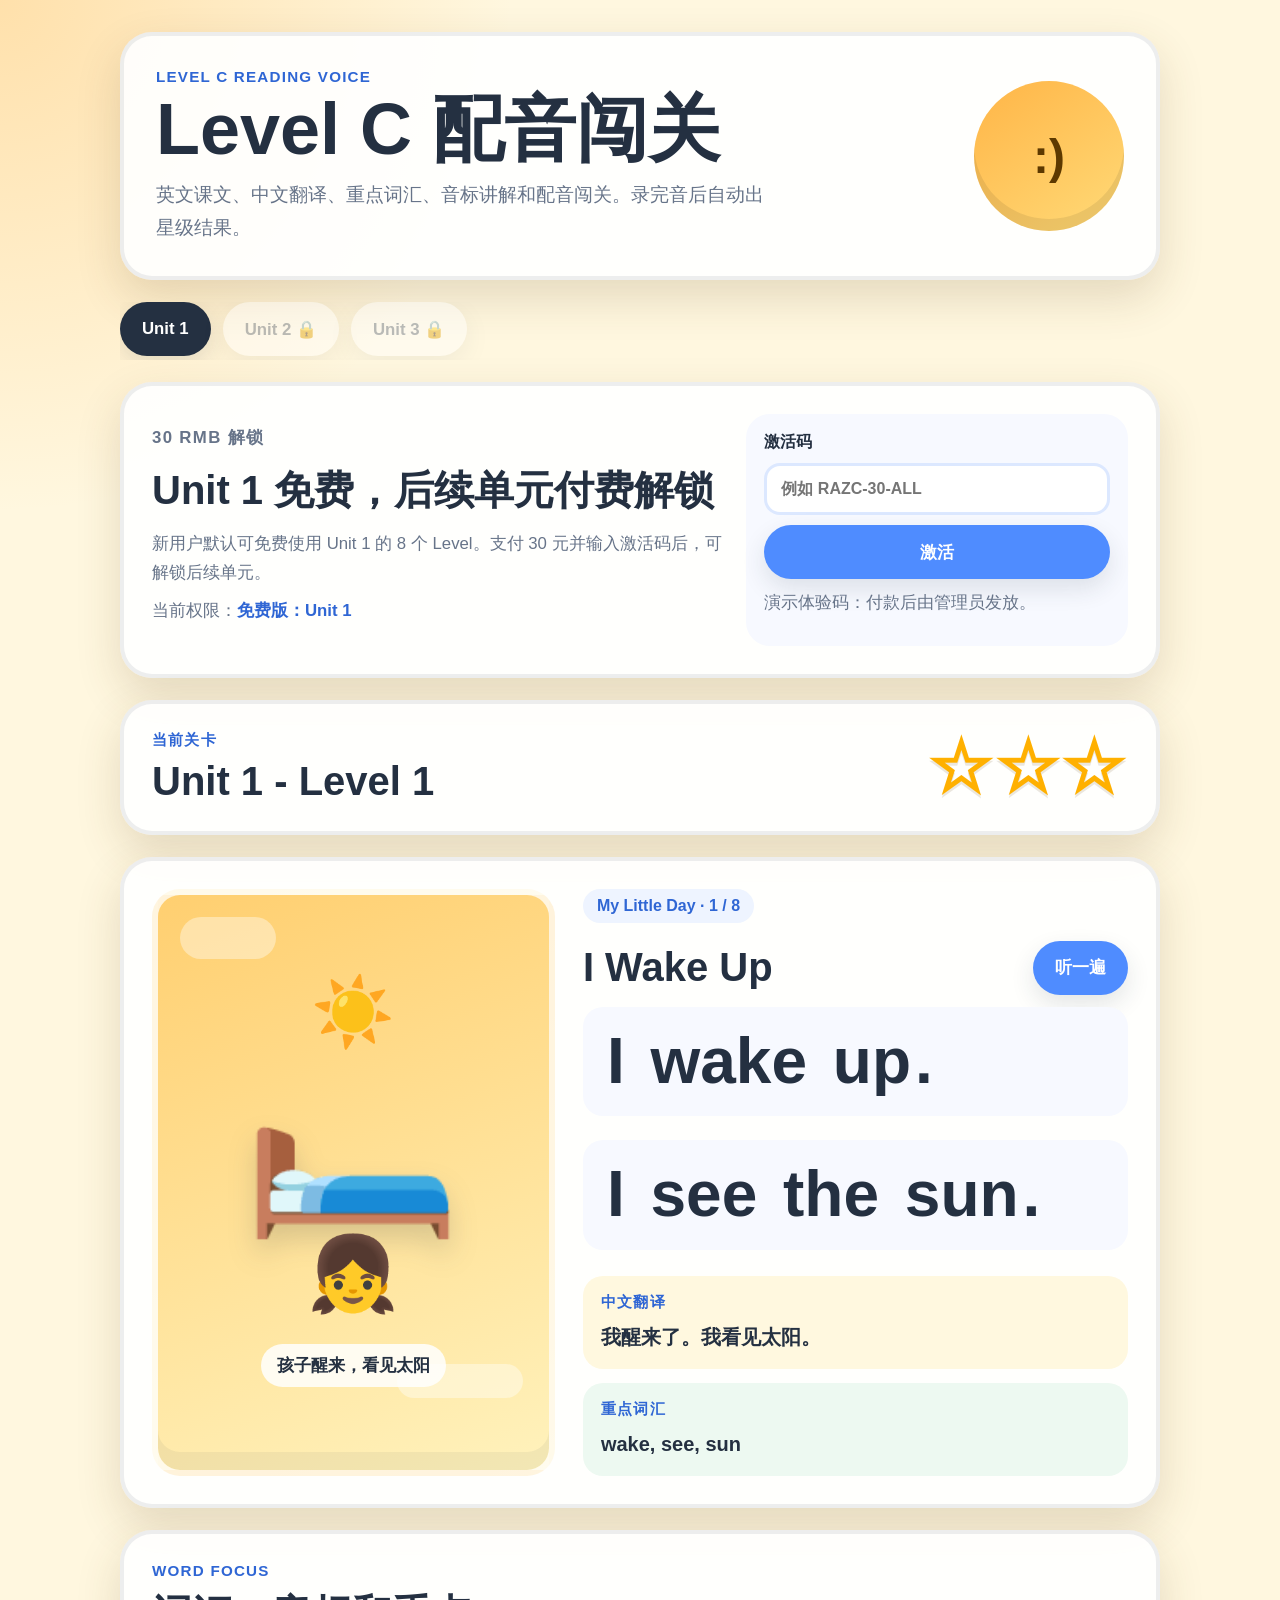
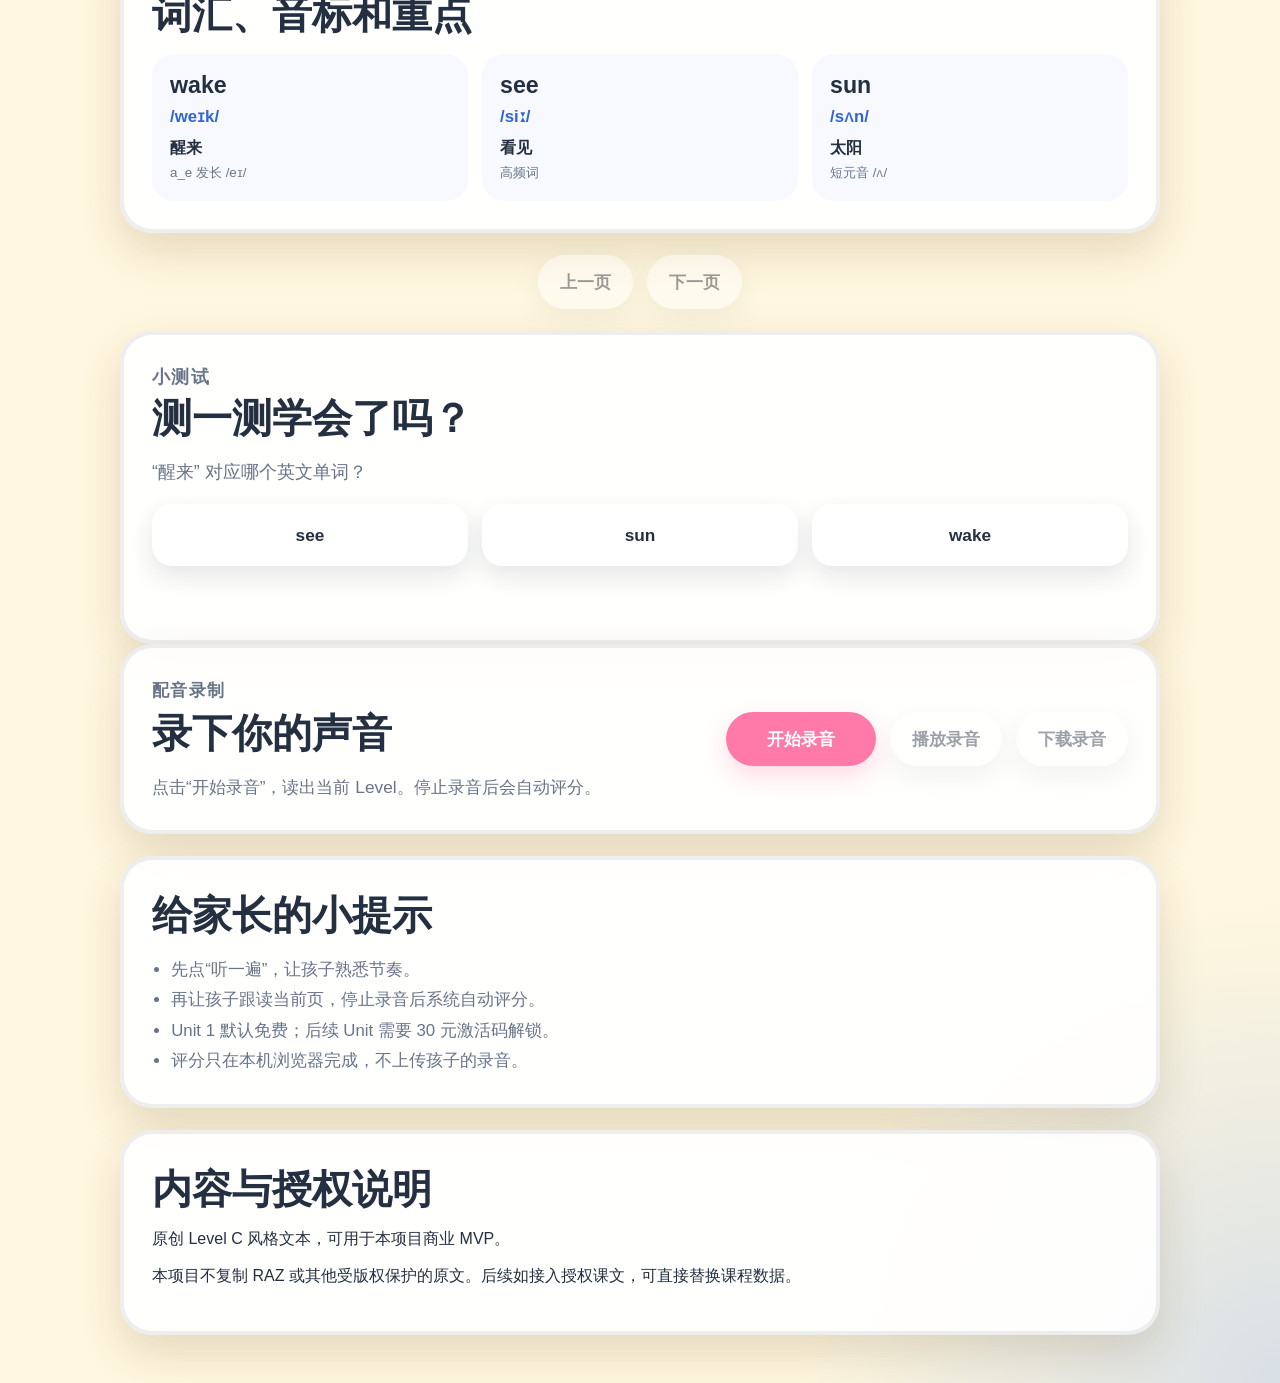
==== index.html @ f586a58b "Add matching lesson illustrations Co-authored-by: Cursor <cursoragent@cursor.com>" ====
<!doctype html>
<html lang="zh-CN">
  <head>
    <meta charset="UTF-8" />
    <meta name="viewport" content="width=device-width, initial-scale=1.0" />
    <title>Level C 配音闯关</title>
    <link rel="stylesheet" href="styles.css" />
  </head>
  <body>
    <main class="app-shell">
      <section class="hero" aria-labelledby="page-title">
        <div>
          <p class="eyebrow">Level C Reading Voice</p>
          <h1 id="page-title">Level C 配音闯关</h1>
          <p class="hero-text">
            英文课文、中文翻译、重点词汇、音标讲解和配音闯关。录完音后自动出星级结果。
          </p>
        </div>
        <div class="mascot" aria-hidden="true">
          <span class="mascot-face">:)</span>
        </div>
      </section>

      <section class="story-picker" id="unitPicker" aria-label="选择单元">
        <button class="story-tab is-active" type="button" data-story="0">Unit 1</button>
        <button class="story-tab" type="button" data-story="1">Unit 2</button>
        <button class="story-tab" type="button" data-story="2">Unit 3</button>
      </section>

      <section class="pay-card" aria-labelledby="pay-title">
        <div>
          <p class="eyebrow">30 RMB 解锁</p>
          <h2 id="pay-title">Unit 1 免费，后续单元付费解锁</h2>
          <p>
            新用户默认可免费使用 Unit 1 的 8 个 Level。支付 30 元并输入激活码后，可解锁后续单元。
          </p>
          <p class="access-line">当前权限：<strong id="accessBadge">免费版：Unit 1</strong></p>
        </div>
        <div class="activation-box">
          <label for="activationCode">激活码</label>
          <input id="activationCode" type="text" inputmode="latin" placeholder="例如 RAZC-30-ALL" />
          <button class="control-button primary" id="activateButton" type="button">激活</button>
          <p class="activation-message" id="activationMessage">演示体验码：付款后由管理员发放。</p>
        </div>
      </section>

      <section class="level-panel" aria-label="闯关进度">
        <div>
          <p class="eyebrow">当前关卡</p>
          <h2 id="levelTitle">Unit 1 - Level 1</h2>
        </div>
        <div class="stars" id="bestStars" aria-label="本关最高星级">☆☆☆</div>
      </section>

      <section class="reader-card" aria-live="polite">
        <div class="page-art" id="pageArt" role="img" aria-label="当前课文插图"></div>
        <div class="page-content">
          <p class="page-count" id="pageCount">Page 1 / 8</p>
          <div class="reader-title-row">
            <h2 id="storyTitle">The Little Cat</h2>
            <button class="control-button primary listen-button" id="speakPage" type="button">听一遍</button>
          </div>
          <p class="sentence" id="sentenceOne">I see a little cat.</p>
          <p class="sentence" id="sentenceTwo">The cat is on the mat.</p>
          <div class="translation-card">
            <p class="eyebrow">中文翻译</p>
            <p id="translationText">我看见一只小猫。小猫在垫子上。</p>
          </div>
          <div class="focus-card">
            <p class="eyebrow">重点词汇</p>
            <p id="focusText">cat, mat, see</p>
          </div>
        </div>
      </section>

      <section class="vocab-section" aria-labelledby="vocab-title">
        <div>
          <p class="eyebrow">Word Focus</p>
          <h2 id="vocab-title">词汇、音标和重点</h2>
        </div>
        <div class="vocab-grid" id="vocabularyList"></div>
      </section>

      <section class="controls" aria-label="阅读控制">
        <button class="control-button" id="prevPage" type="button">上一页</button>
        <button class="control-button" id="nextPage" type="button">下一页</button>
      </section>

      <section class="quiz-section" aria-labelledby="quiz-title">
        <div>
          <p class="eyebrow">小测试</p>
          <h2 id="quiz-title">测一测学会了吗？</h2>
          <p id="quizQuestion">请选择正确答案。</p>
        </div>
        <div class="quiz-options" id="quizOptions"></div>
        <p class="quiz-result" id="quizResult" aria-live="polite"></p>
      </section>

      <section class="voice-panel" aria-labelledby="voice-title">
        <div>
          <p class="eyebrow">配音录制</p>
          <h2 id="voice-title">录下你的声音</h2>
          <p id="recordHint">点击“开始录音”，读出当前 Level。停止录音后会自动评分。</p>
        </div>
        <div class="record-actions">
          <button class="record-button" id="recordButton" type="button">开始录音</button>
          <button class="control-button" id="playRecording" type="button" disabled>播放录音</button>
          <a class="download-link is-disabled" id="downloadRecording" href="#" download="level-c-voice.webm">下载录音</a>
        </div>
        <div class="score-card" id="scoreCard" hidden>
          <p class="score-stars" id="scoreStars">☆☆☆</p>
          <p id="scoreText">录音后自动评分。</p>
          <small id="scoreDetails"></small>
        </div>
        <p class="paywall-notice" id="paywallNotice" hidden>Unit 1 免费开放，后续单元需输入激活码解锁。</p>
        <audio id="audioPlayback" controls hidden></audio>
      </section>

      <section class="guide-card">
        <h2>给家长的小提示</h2>
        <ul>
          <li>先点“听一遍”，让孩子熟悉节奏。</li>
          <li>再让孩子跟读当前页，停止录音后系统自动评分。</li>
          <li>Unit 1 默认免费；后续 Unit 需要 30 元激活码解锁。</li>
          <li>评分只在本机浏览器完成，不上传孩子的录音。</li>
        </ul>
      </section>

      <section class="guide-card">
        <h2>内容与授权说明</h2>
        <p id="sourceText">网页中的课文为原创 Level C 风格文本，可用于本项目商业 MVP。</p>
        <p>
          本项目不复制 RAZ 或其他受版权保护的原文。后续如接入授权课文，可直接替换课程数据。
        </p>
      </section>
    </main>

    <script src="app.js"></script>
  </body>
</html>
---- styles.css ----
:root {
  color-scheme: light;
  --bg: #fff7df;
  --card: #ffffff;
  --ink: #243041;
  --muted: #677489;
  --blue: #4f8cff;
  --blue-dark: #2f66d4;
  --orange: #ffb547;
  --green: #58c27d;
  --pink: #ff7aa8;
  --shadow: 0 18px 45px rgba(87, 60, 18, 0.16);
}

* {
  box-sizing: border-box;
}

body {
  margin: 0;
  min-height: 100vh;
  background:
    radial-gradient(circle at top left, rgba(255, 181, 71, 0.34), transparent 32rem),
    radial-gradient(circle at bottom right, rgba(79, 140, 255, 0.22), transparent 30rem),
    var(--bg);
  color: var(--ink);
  font-family: "Segoe UI", "Microsoft YaHei", Arial, sans-serif;
}

button,
a {
  -webkit-tap-highlight-color: transparent;
}

.app-shell {
  width: min(1040px, calc(100% - 32px));
  margin: 0 auto;
  padding: 32px 0 48px;
}

.hero,
.reader-card,
.voice-panel,
.level-panel,
.pay-card,
.vocab-section,
.quiz-section,
.guide-card {
  border: 4px solid rgba(36, 48, 65, 0.08);
  border-radius: 32px;
  background: rgba(255, 255, 255, 0.92);
  box-shadow: var(--shadow);
}

.hero {
  display: flex;
  align-items: center;
  justify-content: space-between;
  gap: 24px;
  padding: 32px;
}

.eyebrow {
  margin: 0 0 8px;
  color: var(--blue-dark);
  font-size: 0.95rem;
  font-weight: 800;
  letter-spacing: 0.08em;
  text-transform: uppercase;
}

h1,
h2,
p {
  margin-top: 0;
}

h1 {
  margin-bottom: 14px;
  font-size: clamp(2.2rem, 6vw, 4.5rem);
  line-height: 1;
}

h2 {
  margin-bottom: 12px;
  font-size: clamp(1.6rem, 4vw, 2.5rem);
}

.hero-text {
  max-width: 620px;
  margin-bottom: 0;
  color: var(--muted);
  font-size: 1.2rem;
  line-height: 1.7;
}

.mascot {
  display: grid;
  flex: 0 0 150px;
  width: 150px;
  height: 150px;
  place-items: center;
  border-radius: 50%;
  background: linear-gradient(145deg, var(--orange), #ffda77);
  box-shadow: inset 0 -12px 0 rgba(0, 0, 0, 0.08);
}

.mascot-face {
  color: #5d3900;
  font-size: 3rem;
  font-weight: 900;
}

.story-picker {
  display: flex;
  gap: 12px;
  margin: 22px 0;
  overflow-x: auto;
  padding-bottom: 4px;
}

.story-tab,
.control-button,
.record-button,
.download-link {
  min-height: 54px;
  border: 0;
  border-radius: 999px;
  cursor: pointer;
  font-size: 1.05rem;
  font-weight: 800;
  text-decoration: none;
  transition: transform 0.15s ease, box-shadow 0.15s ease, opacity 0.15s ease;
}

.story-tab {
  padding: 0 22px;
  background: #ffffff;
  color: var(--ink);
  box-shadow: 0 8px 22px rgba(36, 48, 65, 0.12);
  white-space: nowrap;
}

.story-tab.is-active {
  background: var(--ink);
  color: #ffffff;
}

.story-tab.is-locked {
  color: var(--muted);
}

.story-tab.is-locked::after {
  content: " 🔒";
}

.pay-card {
  display: grid;
  grid-template-columns: 1.2fr minmax(260px, 0.8fr);
  gap: 22px;
  align-items: center;
  margin-bottom: 22px;
  padding: 28px;
}

.pay-card p {
  margin-bottom: 10px;
  color: var(--muted);
  font-size: 1.05rem;
  line-height: 1.7;
}

.access-line strong {
  color: var(--blue-dark);
}

.activation-box {
  display: grid;
  gap: 10px;
  padding: 18px;
  border-radius: 24px;
  background: #f7f9ff;
}

.activation-box label {
  font-weight: 900;
}

.activation-box input {
  width: 100%;
  min-height: 52px;
  border: 3px solid rgba(79, 140, 255, 0.2);
  border-radius: 16px;
  padding: 0 14px;
  color: var(--ink);
  font: inherit;
  font-weight: 800;
  text-transform: uppercase;
}

.activation-message {
  margin: 0;
  color: var(--muted);
}

.activation-message.is-success {
  color: #24874c;
  font-weight: 900;
}

.activation-message.is-error {
  color: #c92852;
  font-weight: 900;
}

.level-panel {
  display: flex;
  align-items: center;
  justify-content: space-between;
  gap: 18px;
  margin-bottom: 22px;
  padding: 20px 28px;
}

.level-panel h2 {
  margin-bottom: 0;
}

.stars,
.score-stars {
  color: #ffb000;
  font-size: clamp(2.2rem, 6vw, 4rem);
  font-weight: 900;
  letter-spacing: 0.04em;
  text-shadow: 0 3px 0 rgba(90, 58, 0, 0.12);
  white-space: nowrap;
}

.reader-card {
  display: grid;
  grid-template-columns: minmax(220px, 0.85fr) minmax(260px, 1.15fr);
  gap: 28px;
  padding: 28px;
}

.page-art {
  position: relative;
  display: grid;
  align-content: center;
  justify-items: center;
  gap: 8px;
  overflow: hidden;
  min-height: 360px;
  border-radius: 28px;
  background: linear-gradient(160deg, var(--art-a), var(--art-b));
  border: 6px solid rgba(255, 255, 255, 0.75);
  box-shadow: inset 0 -18px 0 rgba(36, 48, 65, 0.06);
}

.page-art::before,
.page-art::after {
  position: absolute;
  content: "";
  border-radius: 999px;
  background: rgba(255, 255, 255, 0.38);
}

.page-art::before {
  top: 22px;
  left: 22px;
  width: 96px;
  height: 42px;
}

.page-art::after {
  right: 26px;
  bottom: 72px;
  width: 126px;
  height: 34px;
}

.scene-sky,
.scene-main,
.scene-props,
.scene-caption {
  position: relative;
  z-index: 1;
}

.scene-sky {
  font-size: clamp(2.4rem, 6vw, 4.2rem);
  line-height: 1;
  animation: floaty 3s ease-in-out infinite;
}

.scene-main {
  font-size: clamp(6rem, 17vw, 11rem);
  line-height: 1;
  filter: drop-shadow(0 14px 14px rgba(36, 48, 65, 0.18));
  transform-origin: center bottom;
  animation: popIn 0.45s ease both;
}

.scene-props {
  min-height: 1.2em;
  font-size: clamp(2.2rem, 7vw, 4.6rem);
  line-height: 1;
}

.scene-caption {
  max-width: min(88%, 320px);
  margin: 10px 0 0;
  padding: 10px 16px;
  border-radius: 999px;
  background: rgba(255, 255, 255, 0.84);
  color: var(--ink);
  font-size: 1.08rem;
  font-weight: 900;
  line-height: 1.35;
  text-align: center;
}

.page-content {
  display: flex;
  flex-direction: column;
  justify-content: center;
}

.reader-title-row {
  display: flex;
  align-items: center;
  justify-content: space-between;
  gap: 14px;
}

.reader-title-row h2 {
  margin-bottom: 0;
}

.listen-button {
  flex: 0 0 auto;
}

.page-count {
  width: fit-content;
  margin-bottom: 18px;
  padding: 8px 14px;
  border-radius: 999px;
  background: #eef4ff;
  color: var(--blue-dark);
  font-weight: 800;
}

.sentence {
  margin: 12px 0;
  padding: 18px 20px;
  border-radius: 20px;
  background: #f7f9ff;
  font-size: clamp(2rem, 6vw, 4rem);
  font-weight: 900;
  line-height: 1.15;
}

.read-word {
  display: inline-block;
  border-radius: 12px;
  padding: 0 4px;
  transition: background 0.12s ease, color 0.12s ease, transform 0.12s ease;
}

.read-word.is-speaking {
  background: #ffe066;
  color: #1f2937;
  transform: translateY(-2px);
  box-shadow: 0 8px 18px rgba(255, 176, 0, 0.28);
}

.translation-card,
.focus-card {
  margin-top: 14px;
  padding: 16px 18px;
  border-radius: 20px;
  background: #fff8df;
}

.translation-card p:last-child,
.focus-card p:last-child {
  margin-bottom: 0;
  color: var(--ink);
  font-size: 1.25rem;
  font-weight: 800;
  line-height: 1.6;
}

.focus-card {
  background: #edf9f1;
}

.vocab-section {
  margin-top: 22px;
  padding: 28px;
}

.vocab-grid {
  display: grid;
  grid-template-columns: repeat(3, minmax(0, 1fr));
  gap: 14px;
}

.vocab-card {
  padding: 18px;
  border-radius: 22px;
  background: #f7f9ff;
}

.vocab-card strong {
  display: block;
  color: var(--ink);
  font-size: 1.45rem;
}

.vocab-card span {
  display: block;
  margin-top: 6px;
  color: var(--blue-dark);
  font-size: 1.05rem;
  font-weight: 900;
}

.vocab-card p {
  margin: 10px 0 4px;
  color: var(--ink);
  font-weight: 800;
}

.vocab-card small {
  color: var(--muted);
  line-height: 1.5;
}

.quiz-section {
  display: grid;
  gap: 18px;
  margin-top: 22px;
  padding: 28px;
}

.quiz-section p {
  margin-bottom: 0;
  color: var(--muted);
  font-size: 1.1rem;
  line-height: 1.6;
}

.quiz-options {
  display: grid;
  grid-template-columns: repeat(3, minmax(0, 1fr));
  gap: 14px;
}

.quiz-option {
  min-height: 62px;
  border: 0;
  border-radius: 20px;
  background: #ffffff;
  color: var(--ink);
  cursor: pointer;
  font-size: 1.08rem;
  font-weight: 900;
  box-shadow: 0 10px 24px rgba(36, 48, 65, 0.12);
}

.quiz-option.is-correct {
  background: #edfff4;
  color: #24874c;
}

.quiz-option.is-wrong {
  background: #fff0f5;
  color: #c92852;
}

.quiz-result {
  min-height: 1.6em;
  font-weight: 900;
}

.controls,
.record-actions {
  display: flex;
  flex-wrap: wrap;
  gap: 14px;
  align-items: center;
  justify-content: center;
}

.controls {
  margin: 22px 0;
}

.control-button,
.download-link {
  display: inline-flex;
  align-items: center;
  justify-content: center;
  padding: 0 22px;
  background: #ffffff;
  color: var(--ink);
  box-shadow: 0 10px 24px rgba(36, 48, 65, 0.12);
}

.control-button.primary {
  background: var(--blue);
  color: #ffffff;
}

.record-button {
  min-width: 150px;
  padding: 0 24px;
  background: var(--pink);
  color: #ffffff;
  box-shadow: 0 10px 24px rgba(255, 122, 168, 0.28);
}

.record-button.is-recording {
  background: #e13c64;
  animation: pulse 1.2s infinite;
}

.voice-panel {
  display: grid;
  grid-template-columns: 1fr auto;
  gap: 20px;
  align-items: center;
  padding: 28px;
}

.voice-panel p {
  margin-bottom: 0;
  color: var(--muted);
  font-size: 1.08rem;
  line-height: 1.7;
}

.download-link.is-disabled,
button:disabled {
  cursor: not-allowed;
  opacity: 0.45;
  pointer-events: none;
}

.score-card {
  grid-column: 1 / -1;
  display: grid;
  gap: 4px;
  padding: 18px 20px;
  border-radius: 24px;
  background: #fff8df;
  border: 3px dashed rgba(255, 176, 0, 0.42);
  text-align: center;
}

.score-card[hidden] {
  display: none;
}

.score-card p {
  margin: 0;
}

.score-card small {
  color: var(--muted);
  font-weight: 800;
  line-height: 1.5;
}

.score-card.is-pass {
  background: #edfff4;
  border-color: rgba(88, 194, 125, 0.55);
}

.score-card.is-retry {
  background: #fff0f5;
  border-color: rgba(255, 122, 168, 0.5);
}

.paywall-notice {
  grid-column: 1 / -1;
  margin: 0;
  padding: 14px 18px;
  border-radius: 18px;
  background: #fff0f5;
  color: #a3244a;
  font-weight: 900;
}

.guide-card {
  margin-top: 22px;
  padding: 28px;
}

.guide-card ul {
  margin: 0;
  padding-left: 1.2rem;
  color: var(--muted);
  font-size: 1.05rem;
  line-height: 1.8;
}

button:focus-visible,
a:focus-visible {
  outline: 5px solid rgba(79, 140, 255, 0.36);
  outline-offset: 4px;
}

button:hover:not(:disabled),
a:hover:not(.is-disabled) {
  transform: translateY(-2px);
  box-shadow: 0 14px 28px rgba(36, 48, 65, 0.16);
}

@keyframes pulse {
  50% {
    transform: scale(1.04);
  }
}

@keyframes floaty {
  50% {
    transform: translateY(-8px);
  }
}

@keyframes popIn {
  from {
    opacity: 0;
    transform: scale(0.88) translateY(12px);
  }
  to {
    opacity: 1;
    transform: scale(1) translateY(0);
  }
}

@media (max-width: 760px) {
  .hero,
  .reader-card,
  .voice-panel,
  .pay-card {
    grid-template-columns: 1fr;
  }

  .hero {
    flex-direction: column;
    align-items: flex-start;
  }

  .mascot {
    width: 110px;
    height: 110px;
  }

  .page-art {
    min-height: 240px;
  }

  .vocab-grid {
    grid-template-columns: 1fr;
  }

  .reader-title-row {
    align-items: stretch;
    flex-direction: column;
  }

  .quiz-options {
    grid-template-columns: 1fr;
  }

  .record-actions,
  .controls {
    justify-content: stretch;
  }

  .control-button,
  .record-button,
  .download-link {
    flex: 1 1 150px;
  }
}
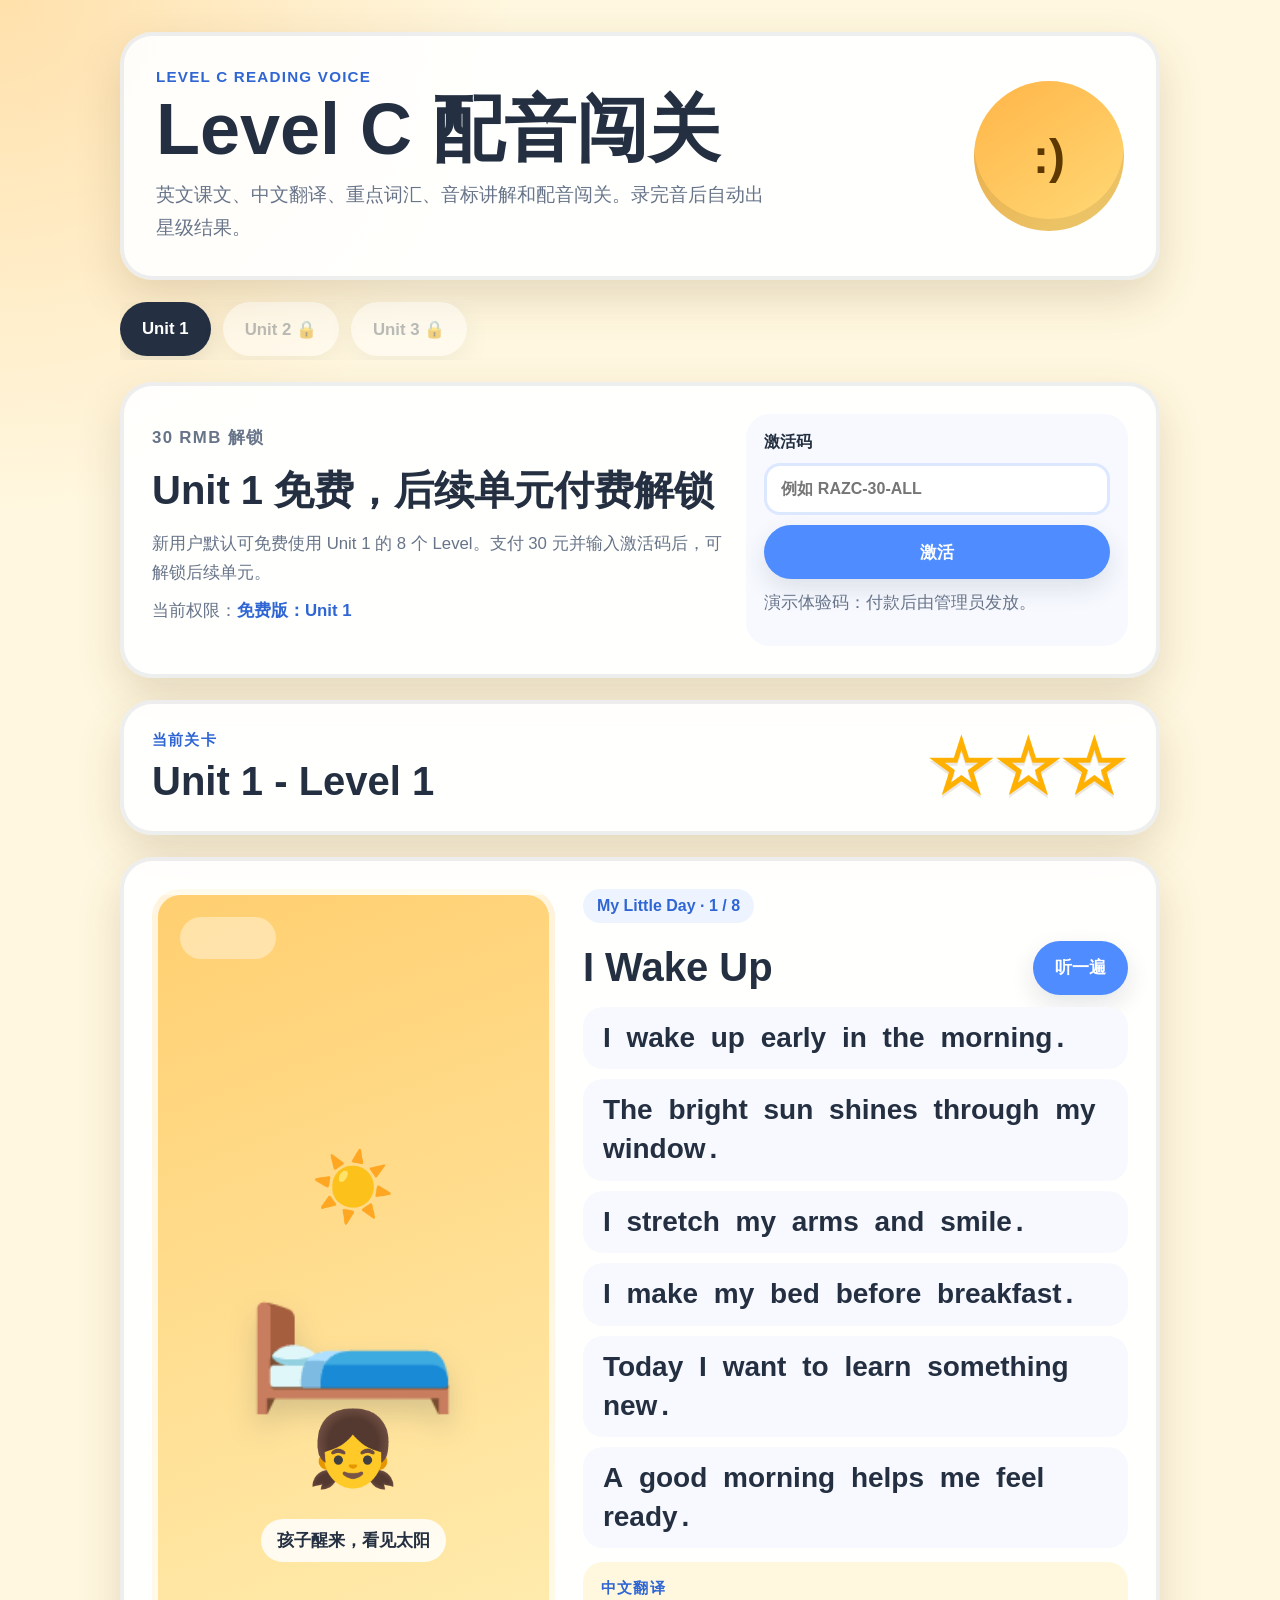
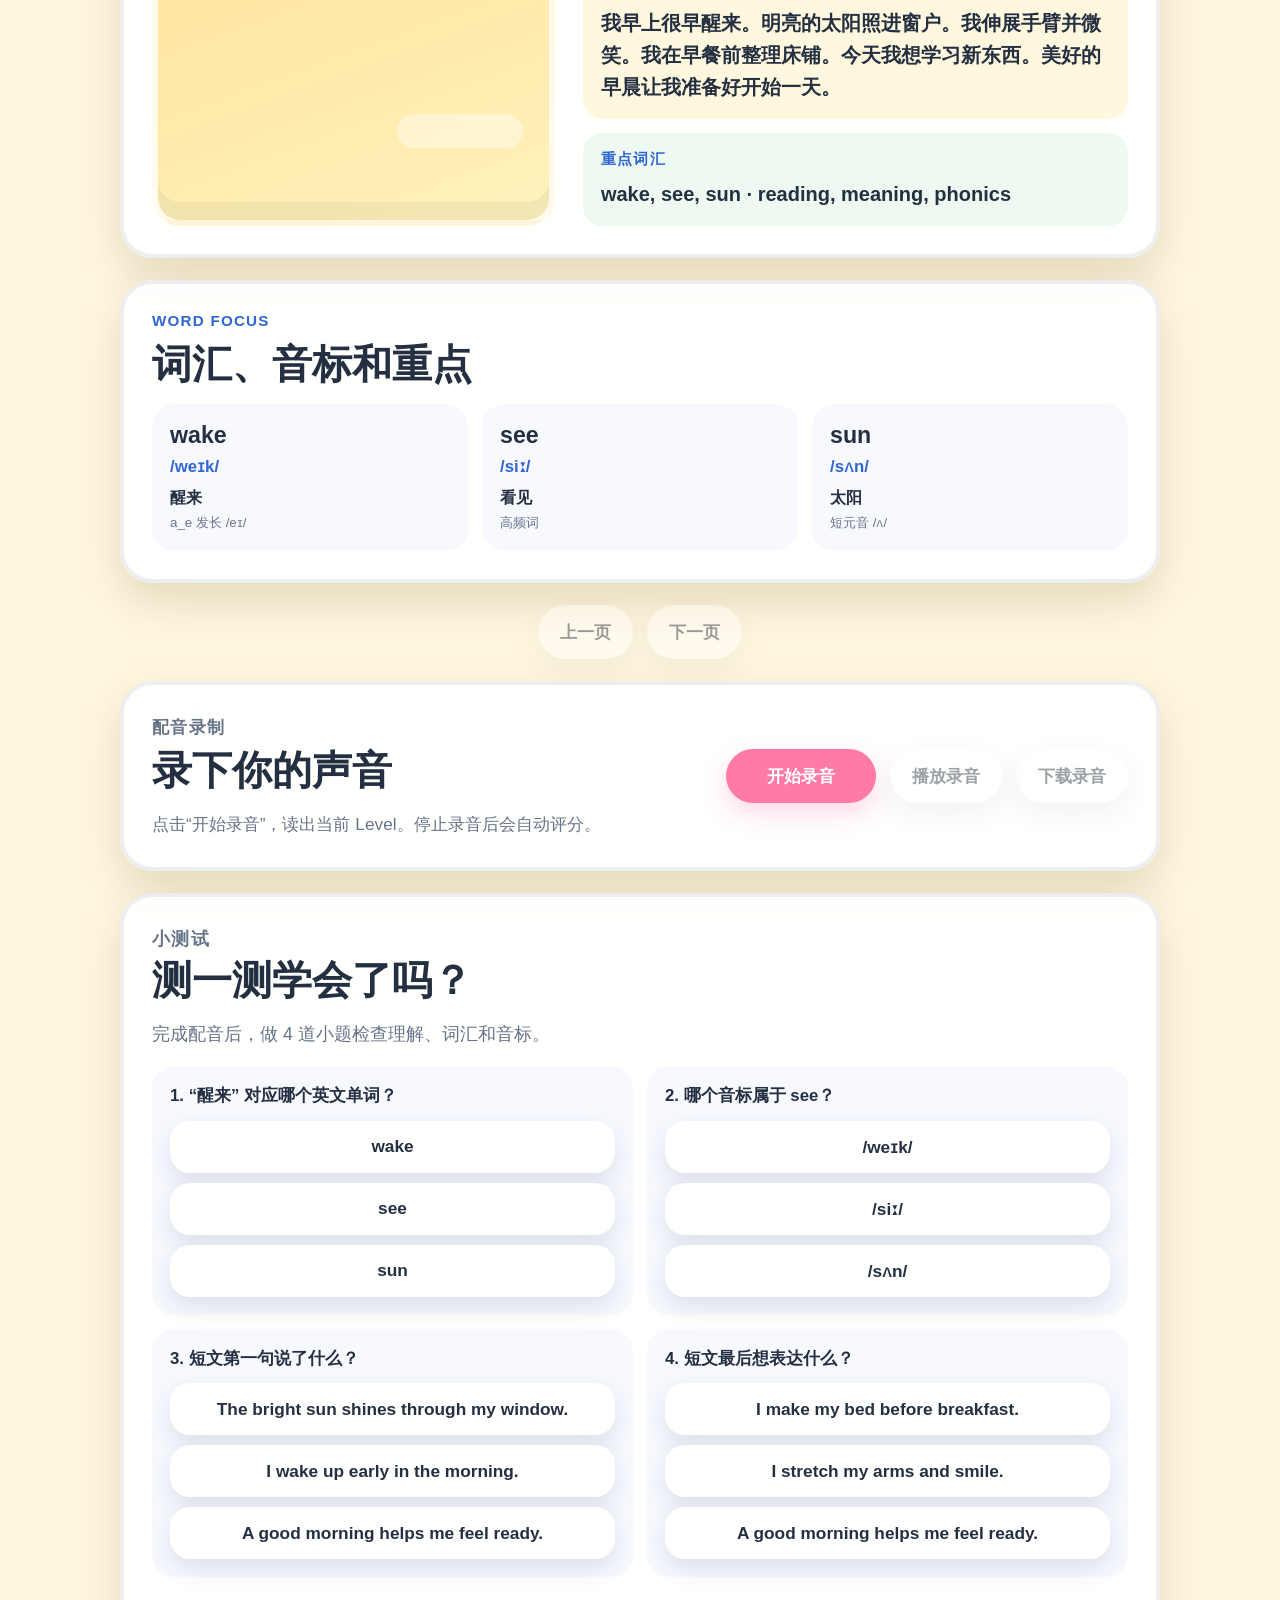
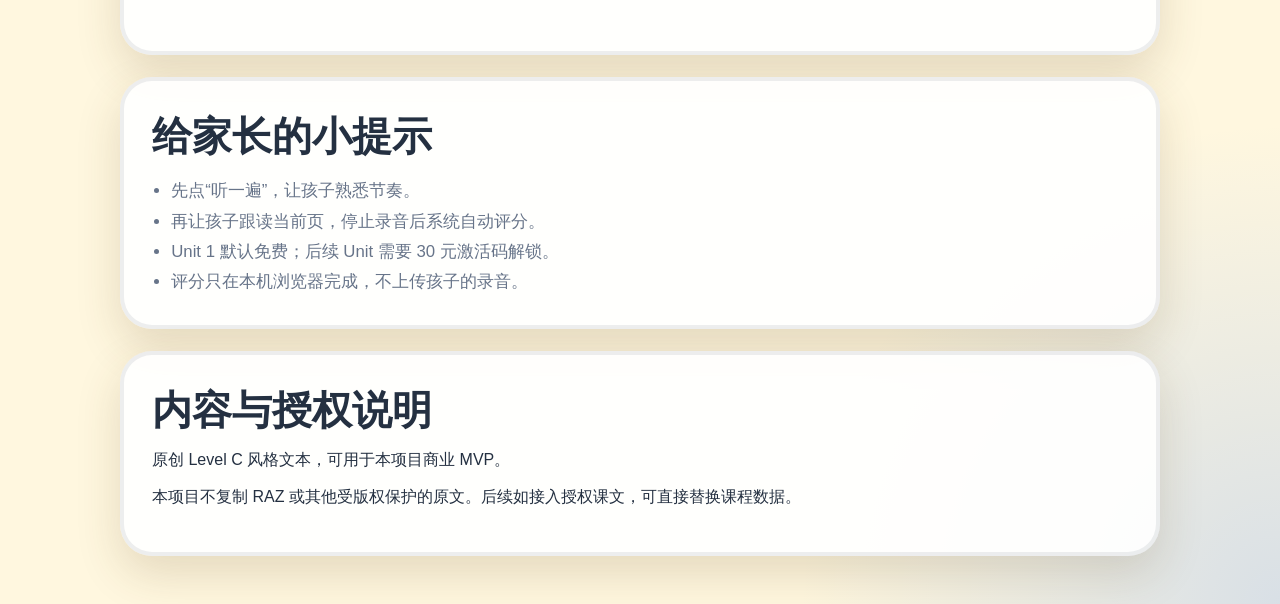
==== commit e85b33ff: "Raise reading level and expand quizzes Co-authored-by: Cursor <cursoragent@cursor.com>" ====
--- a/index.html
+++ b/index.html
@@ -60,8 +60,14 @@
             <h2 id="storyTitle">The Little Cat</h2>
             <button class="control-button primary listen-button" id="speakPage" type="button">听一遍</button>
           </div>
-          <p class="sentence" id="sentenceOne">I see a little cat.</p>
-          <p class="sentence" id="sentenceTwo">The cat is on the mat.</p>
+          <div class="sentence-list" id="sentenceList">
+            <p class="sentence">I wake up early.</p>
+            <p class="sentence">I see the bright sun.</p>
+            <p class="sentence">I open my window.</p>
+            <p class="sentence">The air feels fresh.</p>
+            <p class="sentence">I get ready for school.</p>
+            <p class="sentence">It is a happy morning.</p>
+          </div>
           <div class="translation-card">
             <p class="eyebrow">中文翻译</p>
             <p id="translationText">我看见一只小猫。小猫在垫子上。</p>
@@ -86,16 +92,6 @@
         <button class="control-button" id="nextPage" type="button">下一页</button>
       </section>
 
-      <section class="quiz-section" aria-labelledby="quiz-title">
-        <div>
-          <p class="eyebrow">小测试</p>
-          <h2 id="quiz-title">测一测学会了吗？</h2>
-          <p id="quizQuestion">请选择正确答案。</p>
-        </div>
-        <div class="quiz-options" id="quizOptions"></div>
-        <p class="quiz-result" id="quizResult" aria-live="polite"></p>
-      </section>
-
       <section class="voice-panel" aria-labelledby="voice-title">
         <div>
           <p class="eyebrow">配音录制</p>
@@ -114,6 +110,16 @@
         </div>
         <p class="paywall-notice" id="paywallNotice" hidden>Unit 1 免费开放，后续单元需输入激活码解锁。</p>
         <audio id="audioPlayback" controls hidden></audio>
+      </section>
+
+      <section class="quiz-section" aria-labelledby="quiz-title">
+        <div>
+          <p class="eyebrow">小测试</p>
+          <h2 id="quiz-title">测一测学会了吗？</h2>
+          <p id="quizQuestion">完成配音后，再做 4 道小题检测学习效果。</p>
+        </div>
+        <div class="quiz-options" id="quizOptions"></div>
+        <p class="quiz-result" id="quizResult" aria-live="polite"></p>
       </section>
 
       <section class="guide-card">
--- a/styles.css
+++ b/styles.css
@@ -351,14 +351,20 @@
   font-weight: 800;
 }
 
+.sentence-list {
+  display: grid;
+  gap: 10px;
+  margin-top: 12px;
+}
+
 .sentence {
-  margin: 12px 0;
-  padding: 18px 20px;
+  margin: 0;
+  padding: 12px 16px;
   border-radius: 20px;
   background: #f7f9ff;
-  font-size: clamp(2rem, 6vw, 4rem);
-  font-weight: 900;
-  line-height: 1.15;
+  font-size: clamp(1.2rem, 3.2vw, 1.75rem);
+  font-weight: 900;
+  line-height: 1.38;
 }
 
 .read-word {
@@ -454,12 +460,32 @@
 
 .quiz-options {
   display: grid;
-  grid-template-columns: repeat(3, minmax(0, 1fr));
+  grid-template-columns: repeat(2, minmax(0, 1fr));
   gap: 14px;
 }
 
+.quiz-card {
+  display: grid;
+  gap: 12px;
+  padding: 18px;
+  border-radius: 22px;
+  background: #f7f9ff;
+}
+
+.quiz-card h3 {
+  margin: 0;
+  color: var(--ink);
+  font-size: 1.05rem;
+  line-height: 1.45;
+}
+
+.quiz-choice-row {
+  display: grid;
+  gap: 10px;
+}
+
 .quiz-option {
-  min-height: 62px;
+  min-height: 52px;
   border: 0;
   border-radius: 20px;
   background: #ffffff;
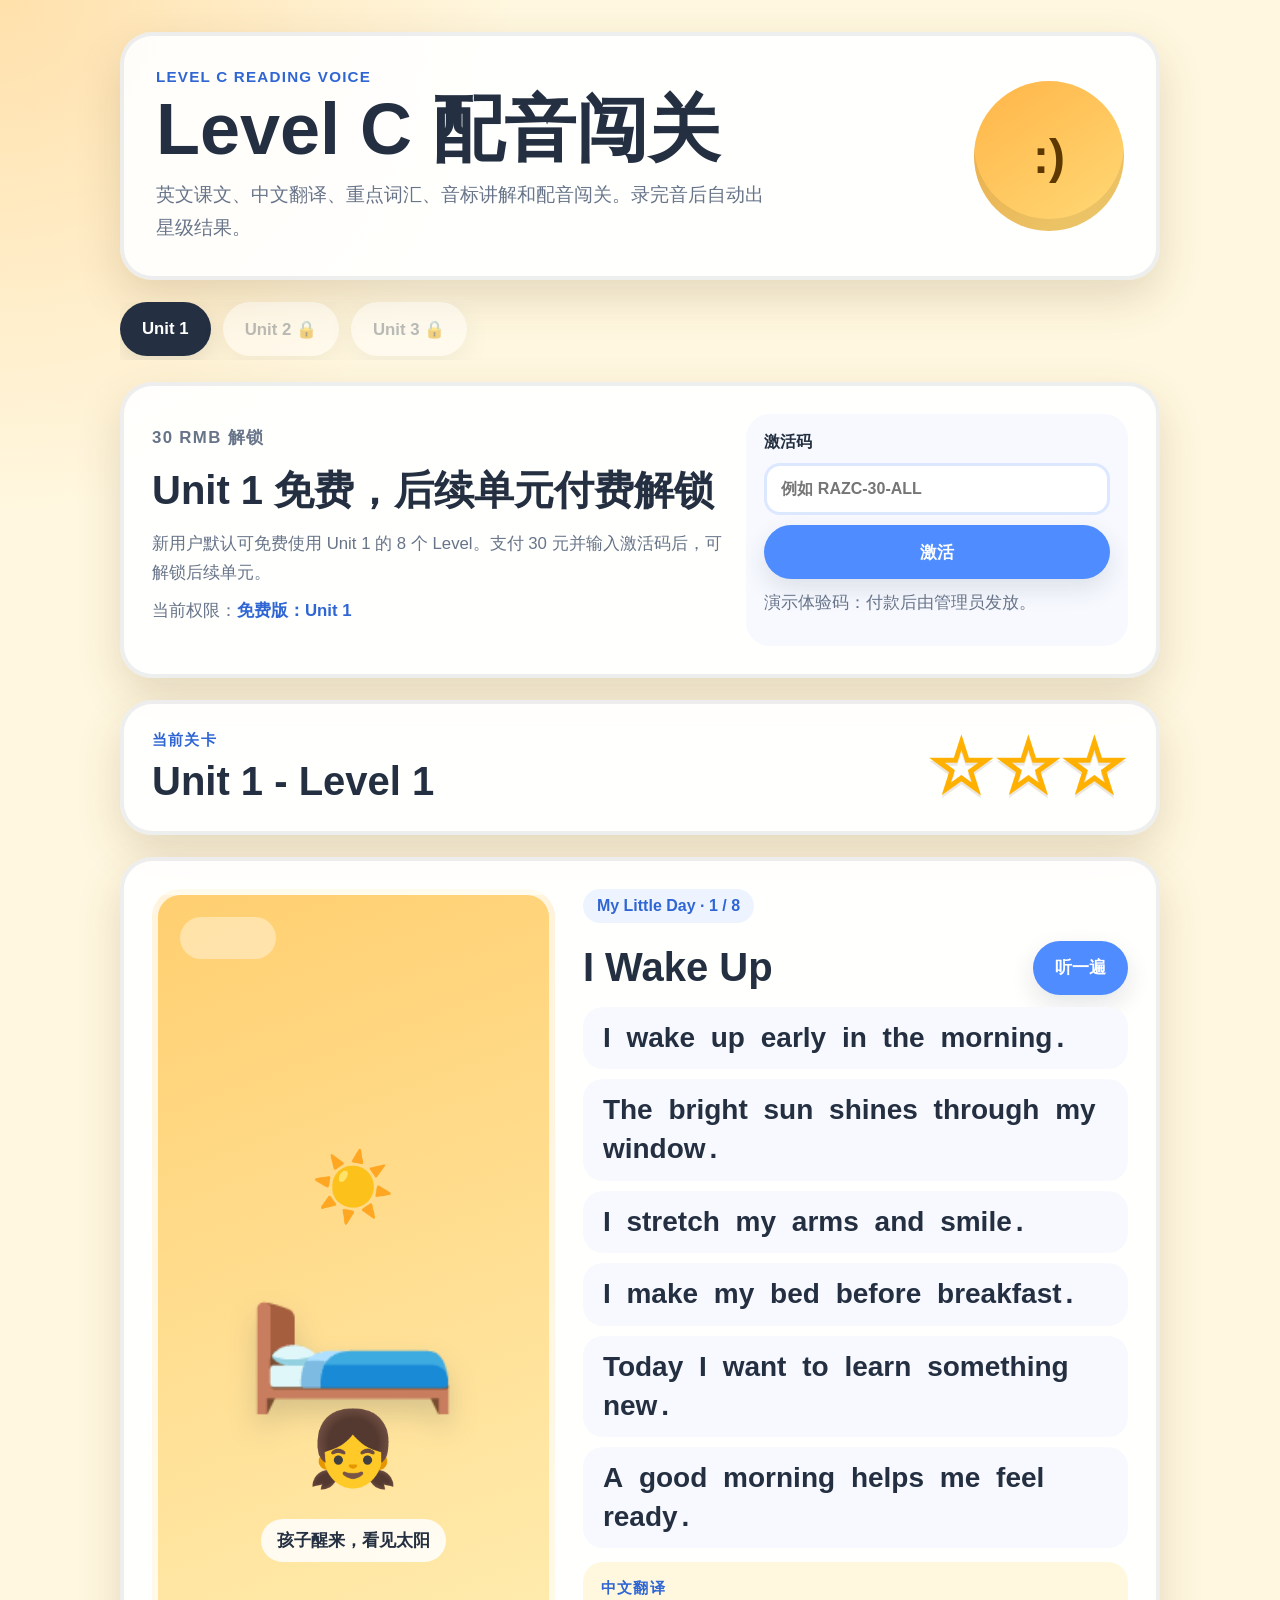
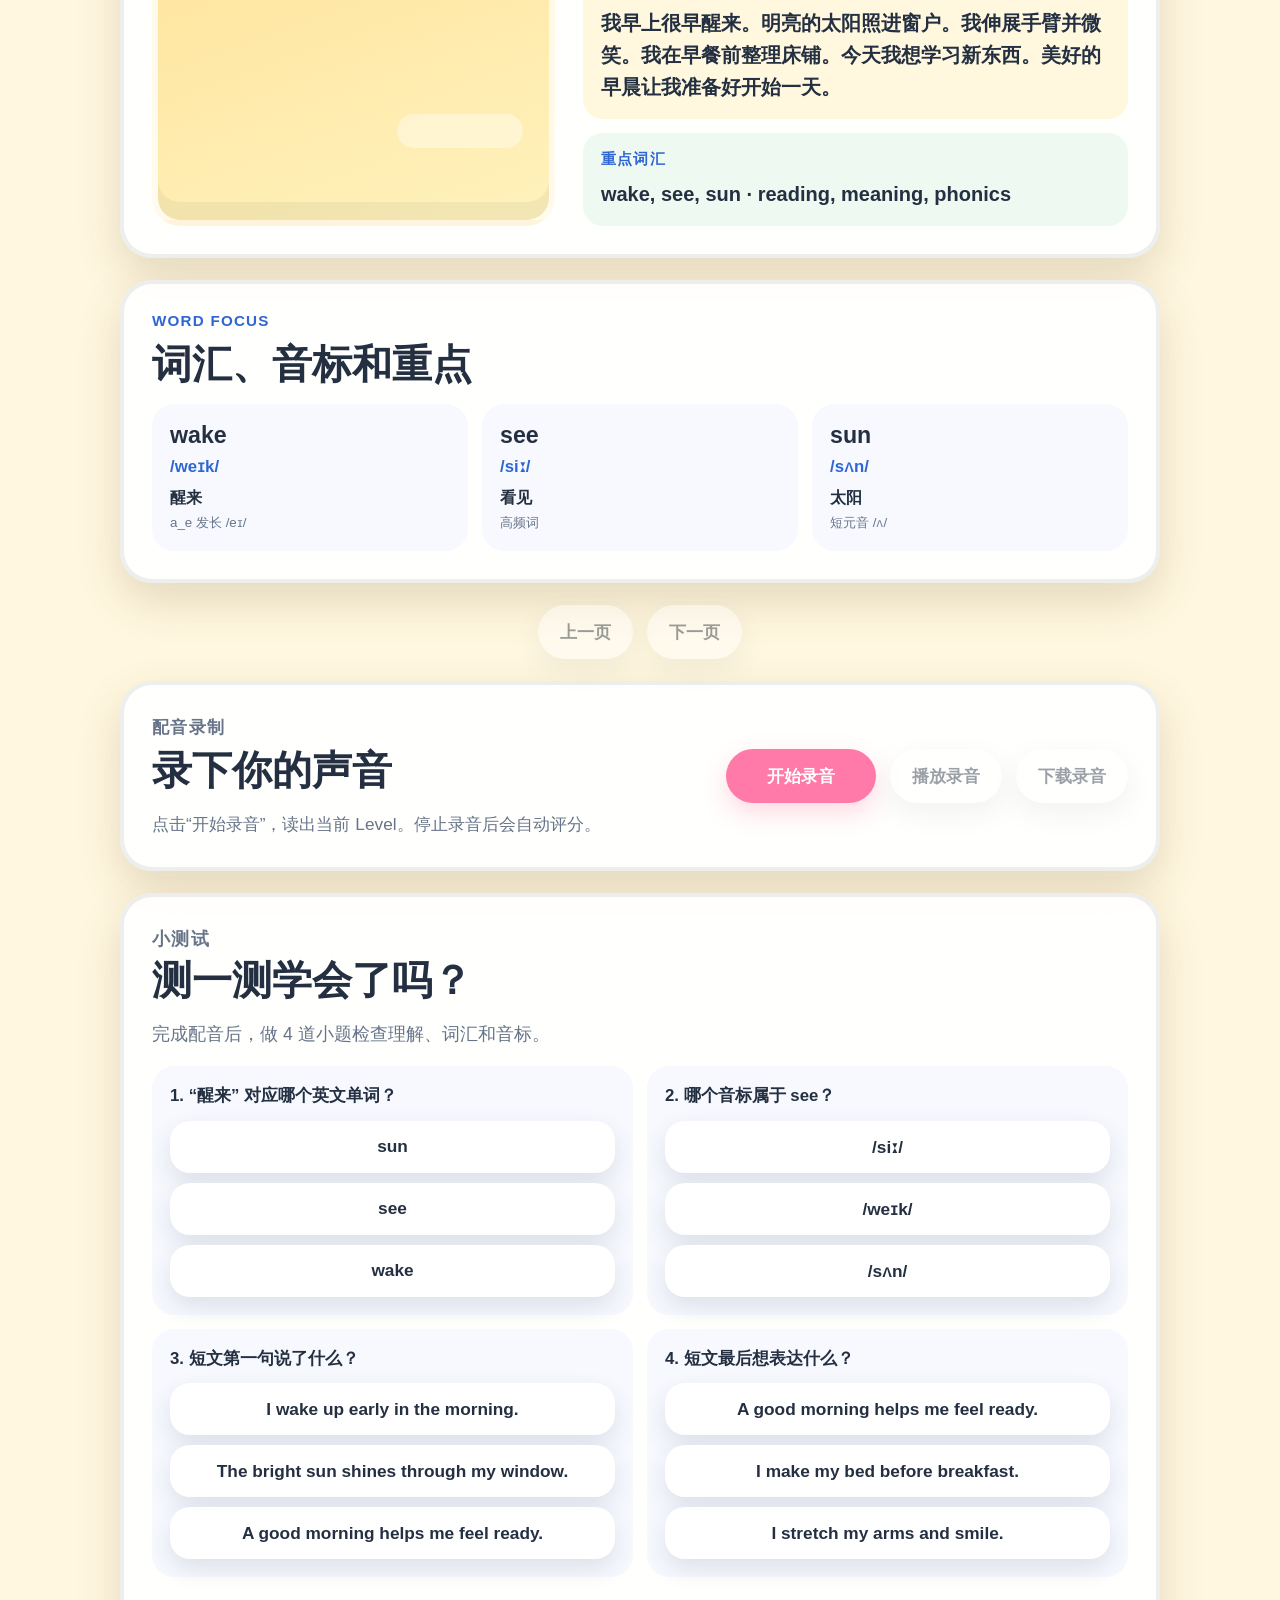
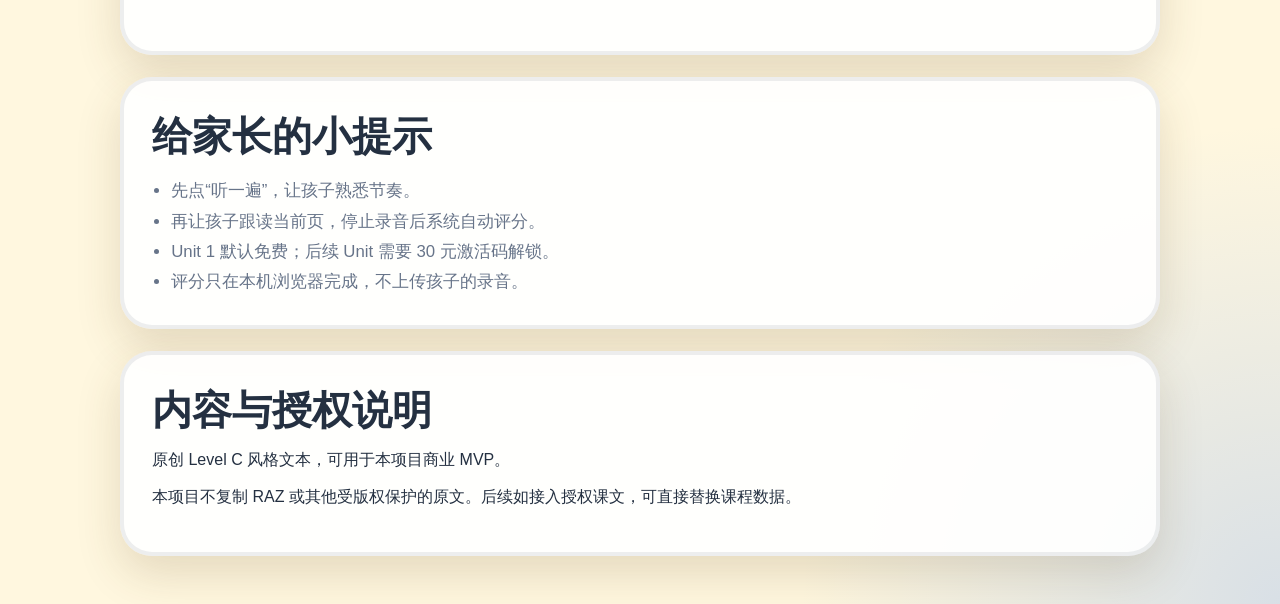
==== commit f4130cb0: "Align initial lesson placeholder Co-authored-by: Cursor <cursoragent@cursor.com>" ====
--- a/index.html
+++ b/index.html
@@ -57,7 +57,7 @@
         <div class="page-content">
           <p class="page-count" id="pageCount">Page 1 / 8</p>
           <div class="reader-title-row">
-            <h2 id="storyTitle">The Little Cat</h2>
+            <h2 id="storyTitle">I Wake Up</h2>
             <button class="control-button primary listen-button" id="speakPage" type="button">听一遍</button>
           </div>
           <div class="sentence-list" id="sentenceList">
@@ -70,11 +70,13 @@
           </div>
           <div class="translation-card">
             <p class="eyebrow">中文翻译</p>
-            <p id="translationText">我看见一只小猫。小猫在垫子上。</p>
+            <p id="translationText">
+              我早上很早醒来。明亮的太阳照进窗户。我伸展手臂并微笑。我在早餐前整理床铺。今天我想学习新东西。美好的早晨让我准备好开始一天。
+            </p>
           </div>
           <div class="focus-card">
             <p class="eyebrow">重点词汇</p>
-            <p id="focusText">cat, mat, see</p>
+            <p id="focusText">wake, see, sun · reading, meaning, phonics</p>
           </div>
         </div>
       </section>
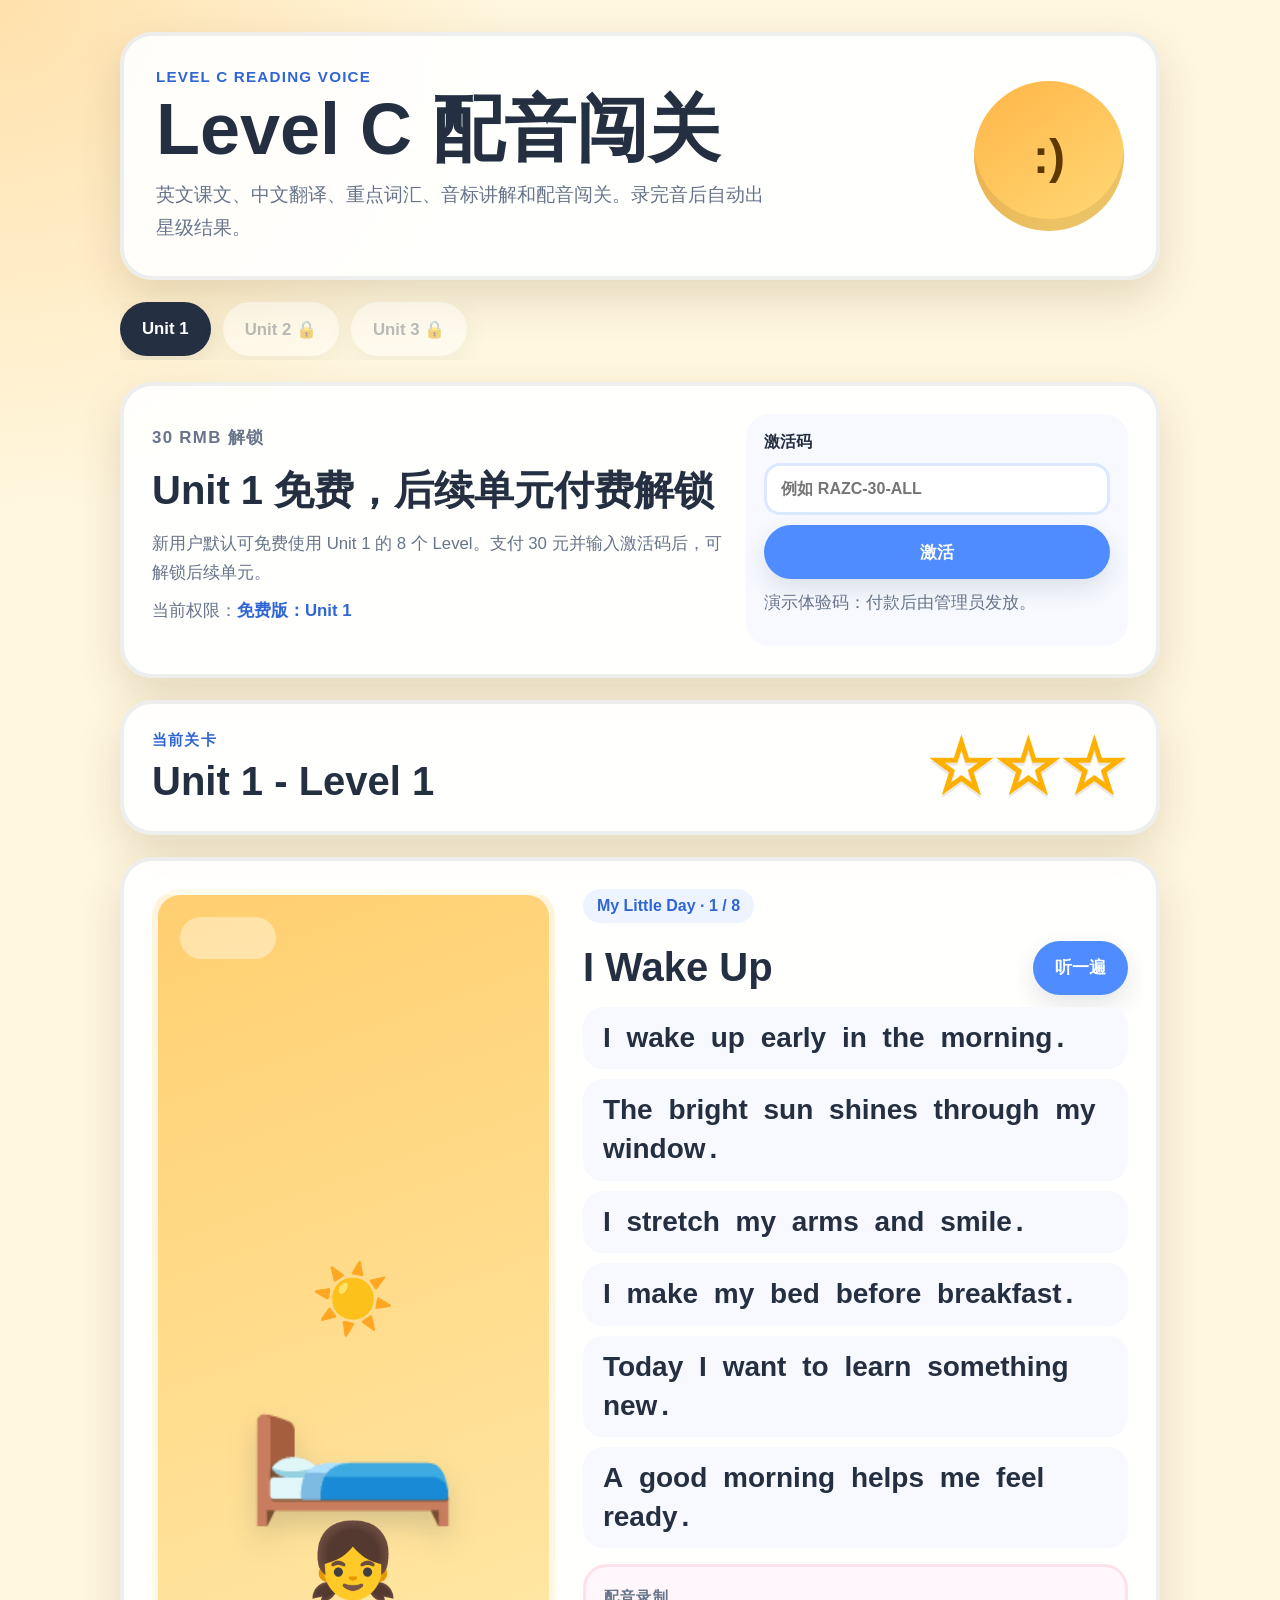
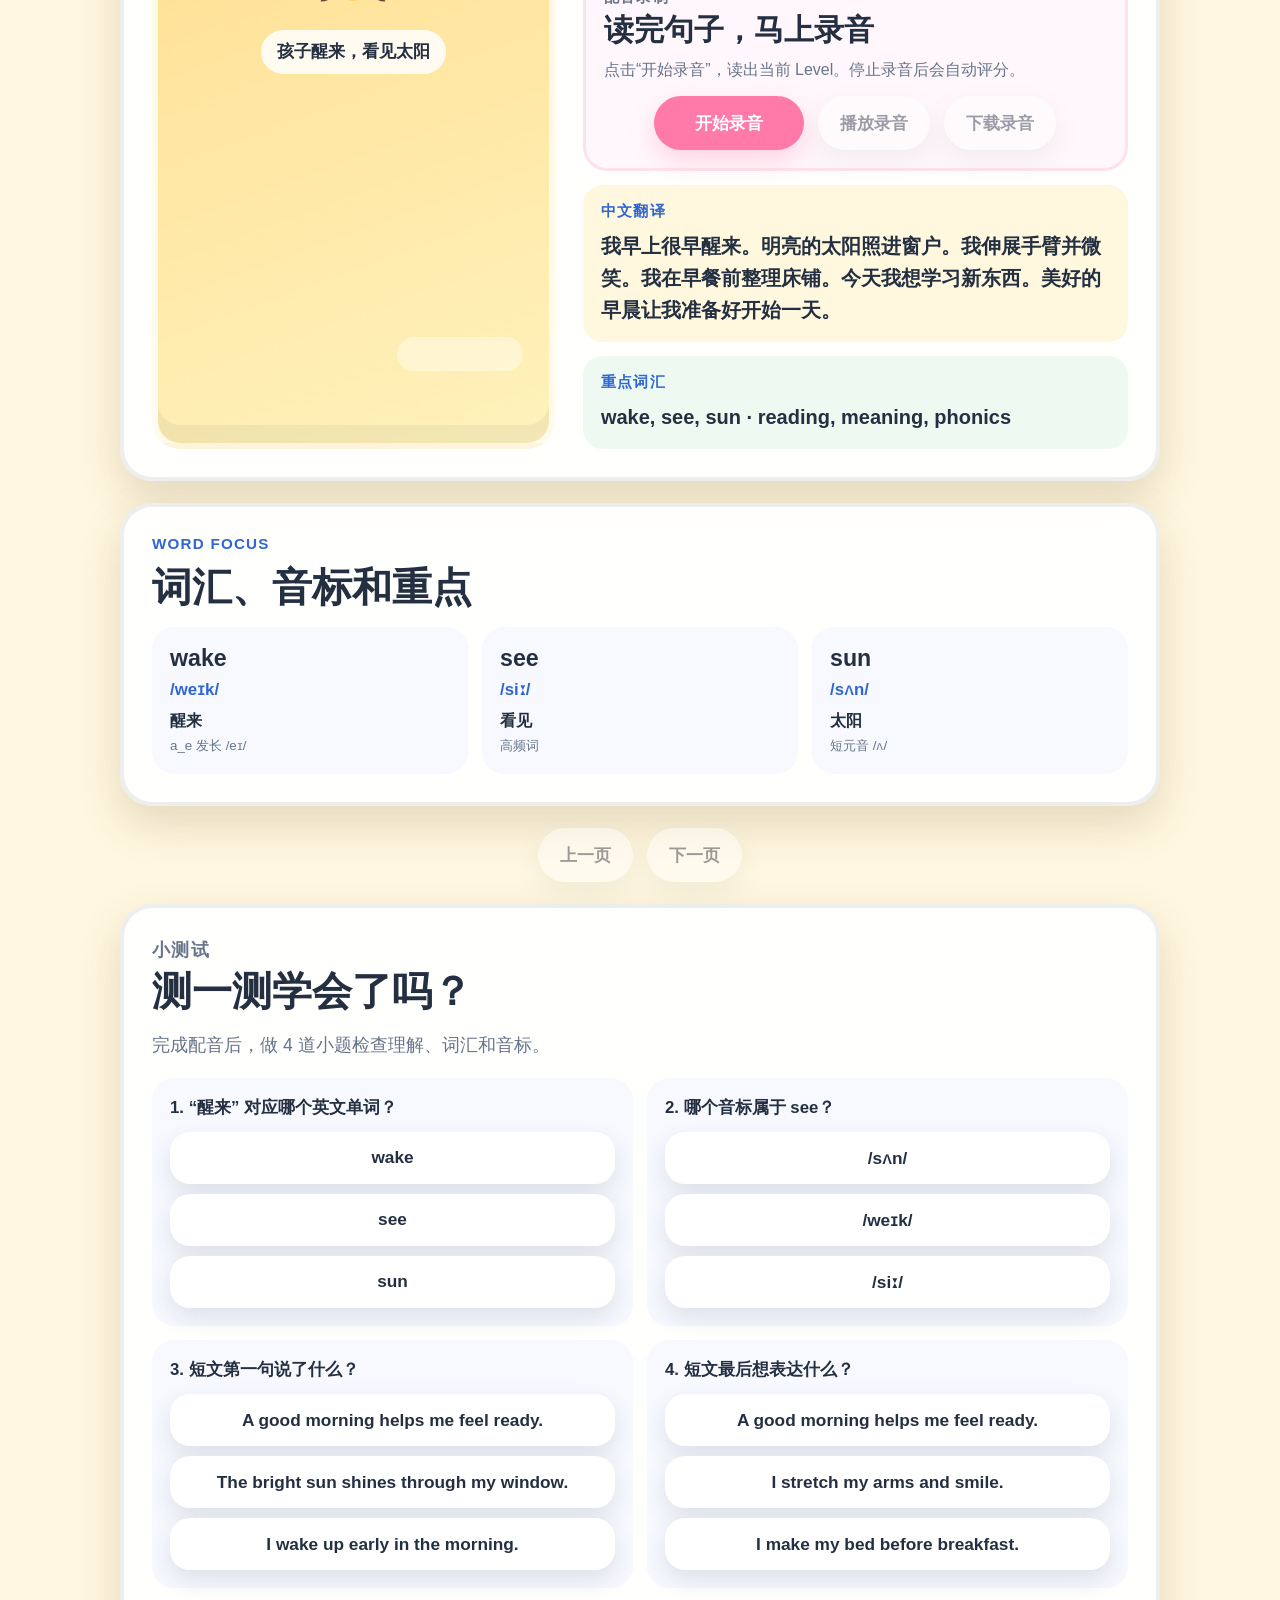
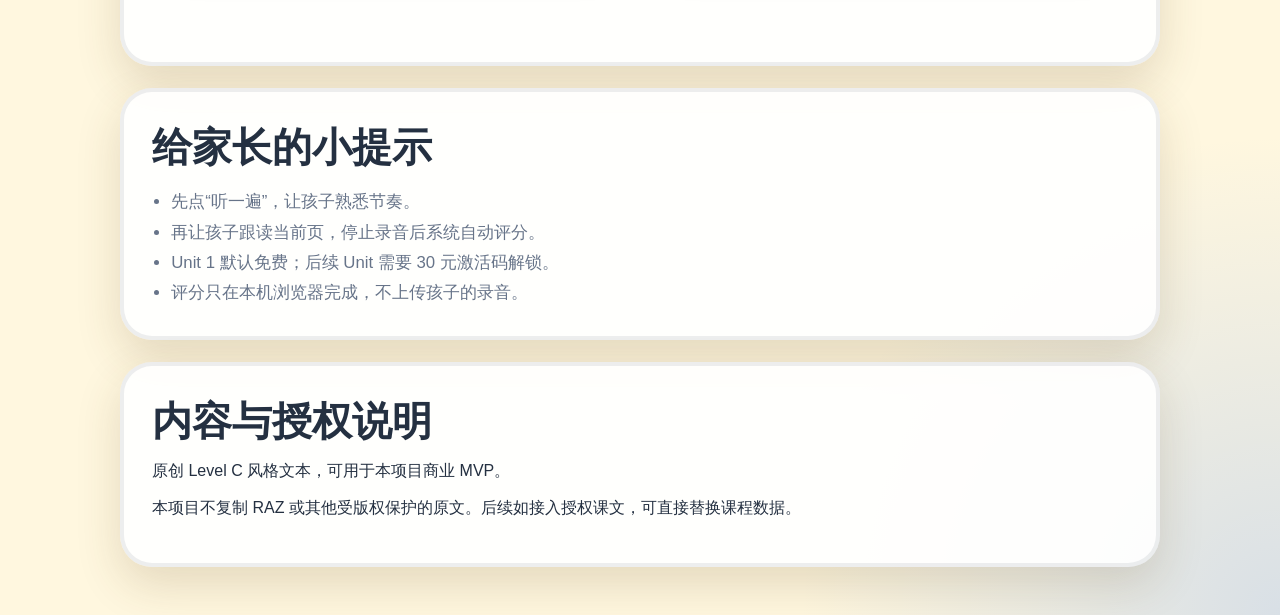
==== commit 21774eb8: "Move recorder near reading text Co-authored-by: Cursor <cursoragent@cursor.com>" ====
--- a/index.html
+++ b/index.html
@@ -68,6 +68,25 @@
             <p class="sentence">I get ready for school.</p>
             <p class="sentence">It is a happy morning.</p>
           </div>
+          <div class="inline-record-panel" aria-labelledby="voice-title">
+            <div>
+              <p class="eyebrow">配音录制</p>
+              <h2 id="voice-title">读完句子，马上录音</h2>
+              <p id="recordHint">点击“开始录音”，读出当前 Level。停止录音后会自动评分。</p>
+            </div>
+            <div class="record-actions">
+              <button class="record-button" id="recordButton" type="button">开始录音</button>
+              <button class="control-button" id="playRecording" type="button" disabled>播放录音</button>
+              <a class="download-link is-disabled" id="downloadRecording" href="#" download="level-c-voice.webm">下载录音</a>
+            </div>
+            <div class="score-card" id="scoreCard" hidden>
+              <p class="score-stars" id="scoreStars">☆☆☆</p>
+              <p id="scoreText">录音后自动评分。</p>
+              <small id="scoreDetails"></small>
+            </div>
+            <p class="paywall-notice" id="paywallNotice" hidden>Unit 1 免费开放，后续单元需输入激活码解锁。</p>
+            <audio id="audioPlayback" controls hidden></audio>
+          </div>
           <div class="translation-card">
             <p class="eyebrow">中文翻译</p>
             <p id="translationText">
@@ -92,26 +111,6 @@
       <section class="controls" aria-label="阅读控制">
         <button class="control-button" id="prevPage" type="button">上一页</button>
         <button class="control-button" id="nextPage" type="button">下一页</button>
-      </section>
-
-      <section class="voice-panel" aria-labelledby="voice-title">
-        <div>
-          <p class="eyebrow">配音录制</p>
-          <h2 id="voice-title">录下你的声音</h2>
-          <p id="recordHint">点击“开始录音”，读出当前 Level。停止录音后会自动评分。</p>
-        </div>
-        <div class="record-actions">
-          <button class="record-button" id="recordButton" type="button">开始录音</button>
-          <button class="control-button" id="playRecording" type="button" disabled>播放录音</button>
-          <a class="download-link is-disabled" id="downloadRecording" href="#" download="level-c-voice.webm">下载录音</a>
-        </div>
-        <div class="score-card" id="scoreCard" hidden>
-          <p class="score-stars" id="scoreStars">☆☆☆</p>
-          <p id="scoreText">录音后自动评分。</p>
-          <small id="scoreDetails"></small>
-        </div>
-        <p class="paywall-notice" id="paywallNotice" hidden>Unit 1 免费开放，后续单元需输入激活码解锁。</p>
-        <audio id="audioPlayback" controls hidden></audio>
       </section>
 
       <section class="quiz-section" aria-labelledby="quiz-title">
--- a/styles.css
+++ b/styles.css
@@ -568,6 +568,27 @@
   line-height: 1.7;
 }
 
+.inline-record-panel {
+  display: grid;
+  gap: 14px;
+  margin-top: 16px;
+  padding: 18px;
+  border: 3px solid rgba(255, 122, 168, 0.18);
+  border-radius: 24px;
+  background: #fff7fb;
+}
+
+.inline-record-panel h2 {
+  margin-bottom: 6px;
+  font-size: clamp(1.35rem, 3vw, 1.9rem);
+}
+
+.inline-record-panel p {
+  margin-bottom: 0;
+  color: var(--muted);
+  line-height: 1.6;
+}
+
 .download-link.is-disabled,
 button:disabled {
   cursor: not-allowed;
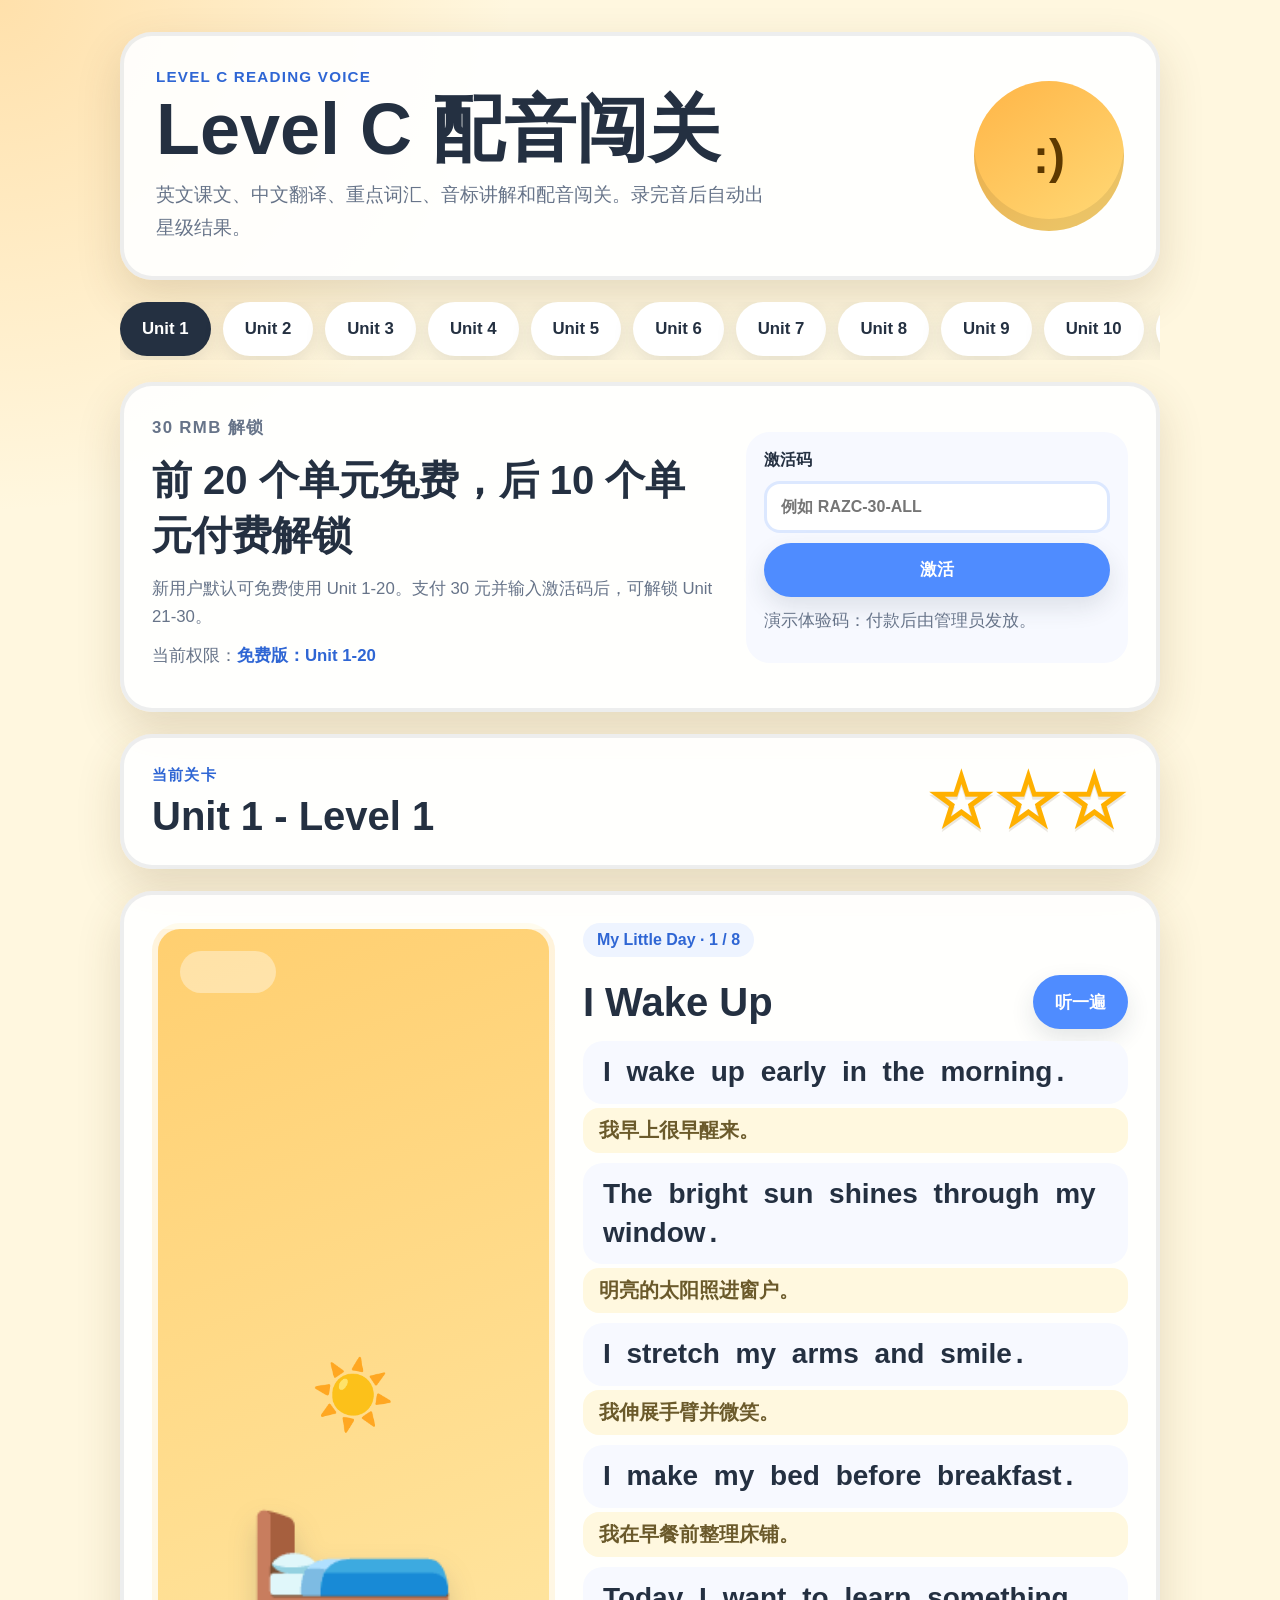
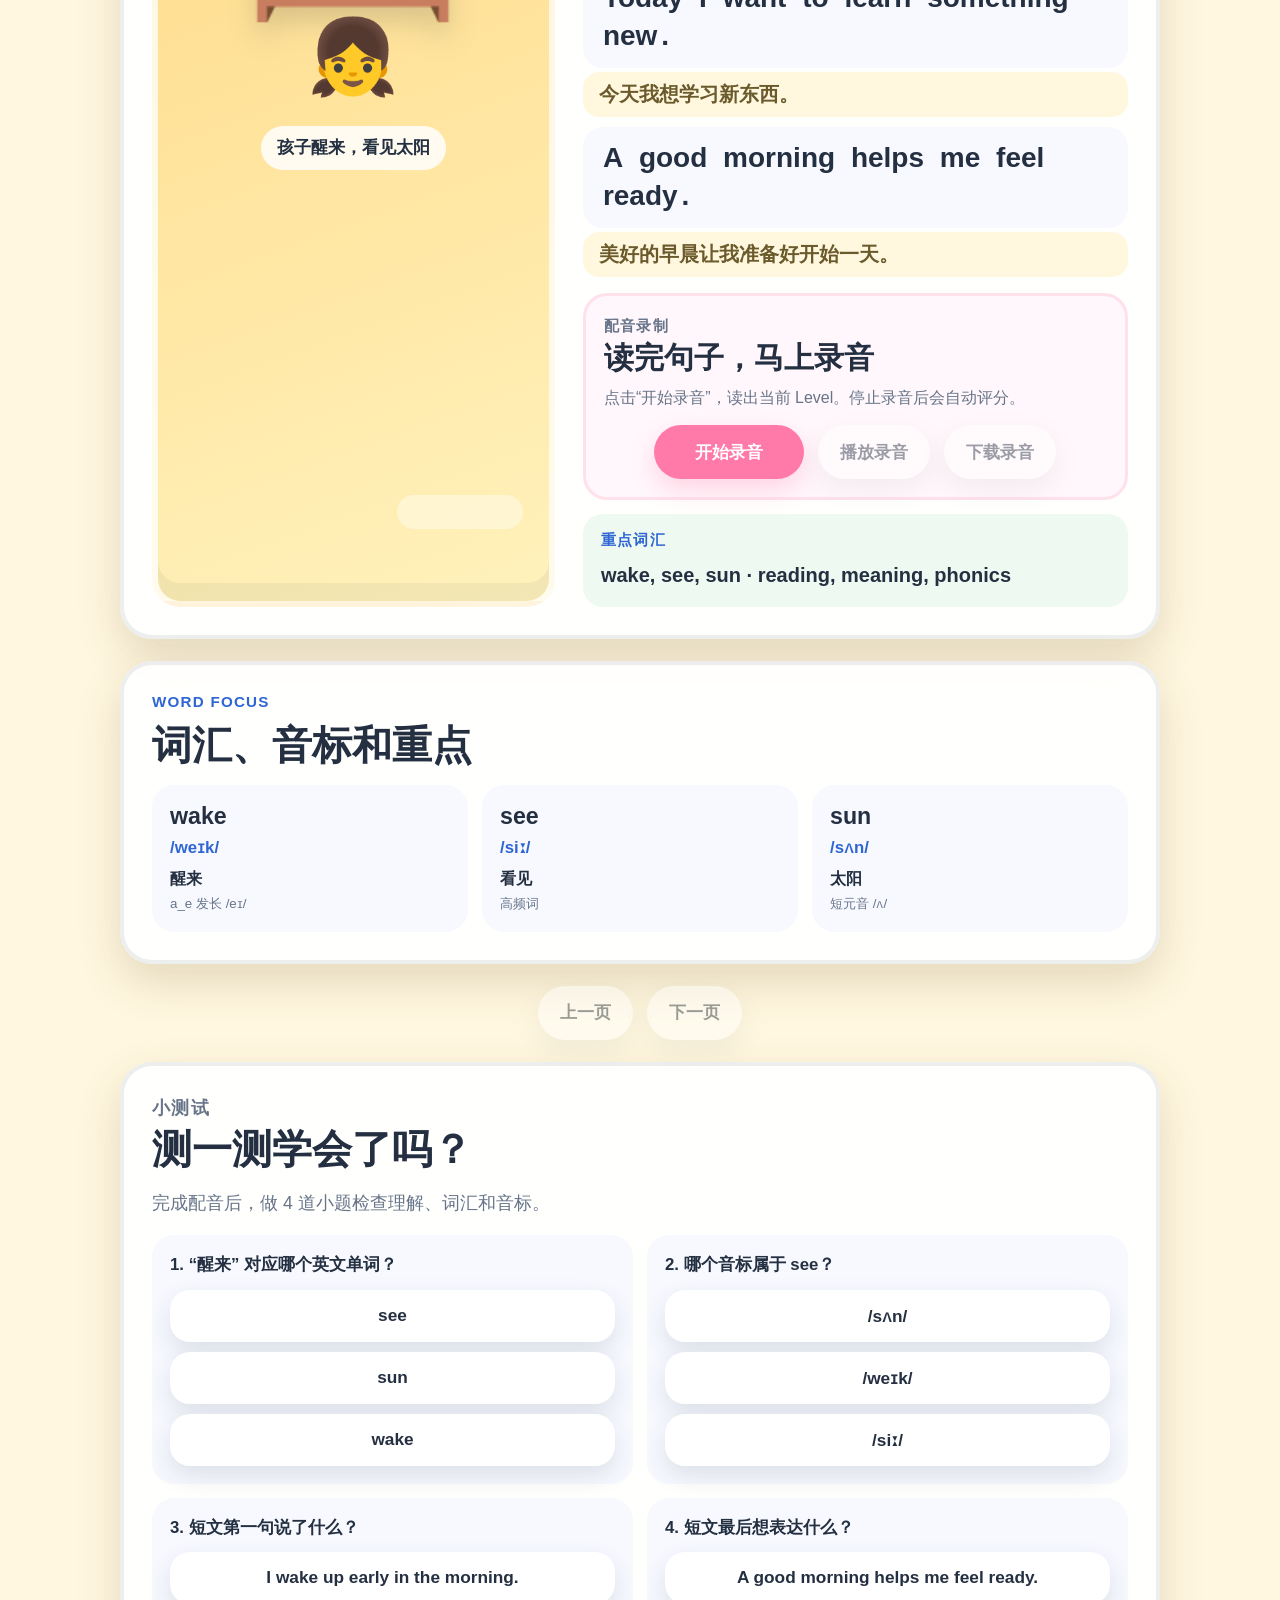
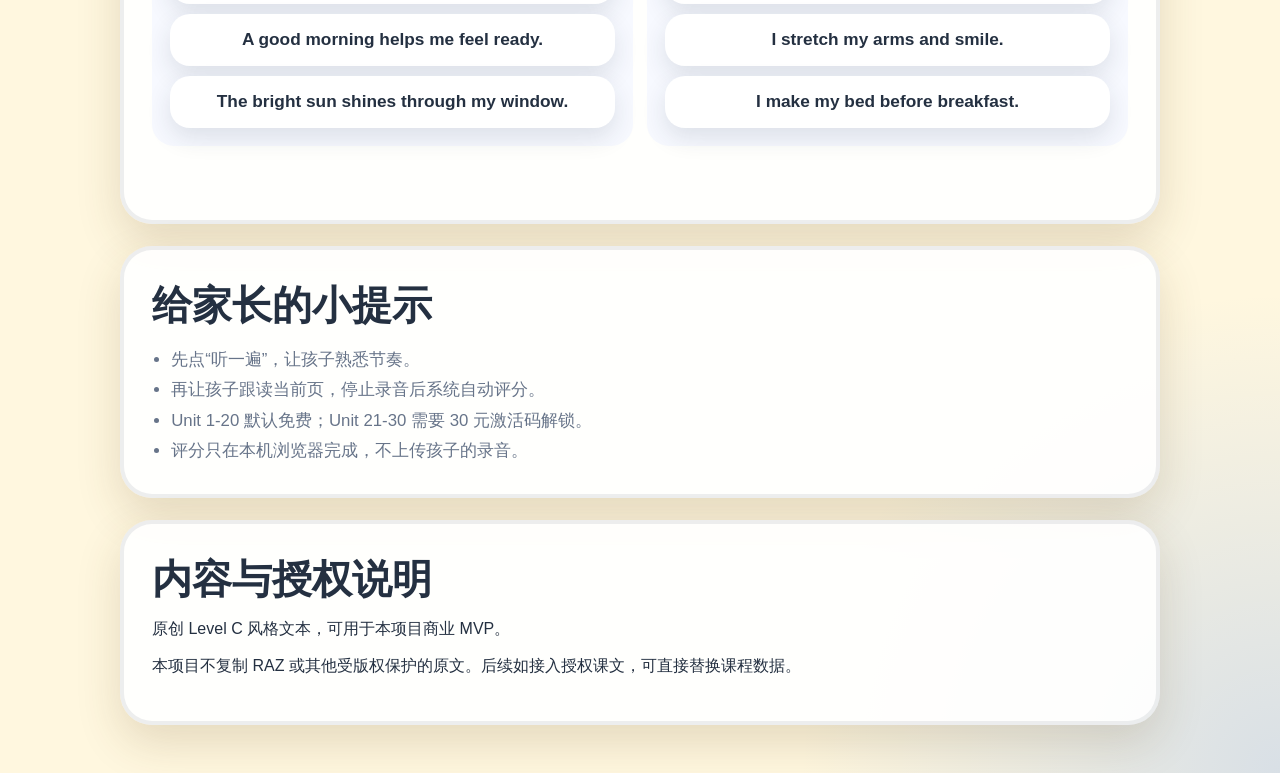
==== commit 5ec2c8c3: "Expand units and sync translations Co-authored-by: Cursor <cursoragent@cursor.com>" ====
--- a/index.html
+++ b/index.html
@@ -30,11 +30,11 @@
       <section class="pay-card" aria-labelledby="pay-title">
         <div>
           <p class="eyebrow">30 RMB 解锁</p>
-          <h2 id="pay-title">Unit 1 免费，后续单元付费解锁</h2>
+          <h2 id="pay-title">前 20 个单元免费，后 10 个单元付费解锁</h2>
           <p>
-            新用户默认可免费使用 Unit 1 的 8 个 Level。支付 30 元并输入激活码后，可解锁后续单元。
+            新用户默认可免费使用 Unit 1-20。支付 30 元并输入激活码后，可解锁 Unit 21-30。
           </p>
-          <p class="access-line">当前权限：<strong id="accessBadge">免费版：Unit 1</strong></p>
+          <p class="access-line">当前权限：<strong id="accessBadge">免费版：Unit 1-20</strong></p>
         </div>
         <div class="activation-box">
           <label for="activationCode">激活码</label>
@@ -61,12 +61,30 @@
             <button class="control-button primary listen-button" id="speakPage" type="button">听一遍</button>
           </div>
           <div class="sentence-list" id="sentenceList">
-            <p class="sentence">I wake up early.</p>
-            <p class="sentence">I see the bright sun.</p>
-            <p class="sentence">I open my window.</p>
-            <p class="sentence">The air feels fresh.</p>
-            <p class="sentence">I get ready for school.</p>
-            <p class="sentence">It is a happy morning.</p>
+            <div class="sentence-pair">
+              <p class="sentence">I wake up early.</p>
+              <p class="sentence-translation">我早上很早醒来。</p>
+            </div>
+            <div class="sentence-pair">
+              <p class="sentence">I see the bright sun.</p>
+              <p class="sentence-translation">我看见明亮的太阳。</p>
+            </div>
+            <div class="sentence-pair">
+              <p class="sentence">I open my window.</p>
+              <p class="sentence-translation">我打开窗户。</p>
+            </div>
+            <div class="sentence-pair">
+              <p class="sentence">The air feels fresh.</p>
+              <p class="sentence-translation">空气感觉很清新。</p>
+            </div>
+            <div class="sentence-pair">
+              <p class="sentence">I get ready for school.</p>
+              <p class="sentence-translation">我准备去上学。</p>
+            </div>
+            <div class="sentence-pair">
+              <p class="sentence">It is a happy morning.</p>
+              <p class="sentence-translation">这是一个快乐的早晨。</p>
+            </div>
           </div>
           <div class="inline-record-panel" aria-labelledby="voice-title">
             <div>
@@ -84,14 +102,8 @@
               <p id="scoreText">录音后自动评分。</p>
               <small id="scoreDetails"></small>
             </div>
-            <p class="paywall-notice" id="paywallNotice" hidden>Unit 1 免费开放，后续单元需输入激活码解锁。</p>
+            <p class="paywall-notice" id="paywallNotice" hidden>Unit 1-20 免费开放，Unit 21-30 需输入激活码解锁。</p>
             <audio id="audioPlayback" controls hidden></audio>
-          </div>
-          <div class="translation-card">
-            <p class="eyebrow">中文翻译</p>
-            <p id="translationText">
-              我早上很早醒来。明亮的太阳照进窗户。我伸展手臂并微笑。我在早餐前整理床铺。今天我想学习新东西。美好的早晨让我准备好开始一天。
-            </p>
           </div>
           <div class="focus-card">
             <p class="eyebrow">重点词汇</p>
@@ -128,7 +140,7 @@
         <ul>
           <li>先点“听一遍”，让孩子熟悉节奏。</li>
           <li>再让孩子跟读当前页，停止录音后系统自动评分。</li>
-          <li>Unit 1 默认免费；后续 Unit 需要 30 元激活码解锁。</li>
+          <li>Unit 1-20 默认免费；Unit 21-30 需要 30 元激活码解锁。</li>
           <li>评分只在本机浏览器完成，不上传孩子的录音。</li>
         </ul>
       </section>
--- a/styles.css
+++ b/styles.css
@@ -116,6 +116,7 @@
   gap: 12px;
   margin: 22px 0;
   overflow-x: auto;
+  scroll-padding: 16px;
   padding-bottom: 4px;
 }
 
@@ -357,6 +358,11 @@
   margin-top: 12px;
 }
 
+.sentence-pair {
+  display: grid;
+  gap: 4px;
+}
+
 .sentence {
   margin: 0;
   padding: 12px 16px;
@@ -365,6 +371,25 @@
   font-size: clamp(1.2rem, 3.2vw, 1.75rem);
   font-weight: 900;
   line-height: 1.38;
+}
+
+.sentence-translation {
+  margin: 0;
+  padding: 8px 16px;
+  border-radius: 16px;
+  background: #fff8df;
+  color: #6b5a2b;
+  font-size: clamp(1rem, 2.6vw, 1.25rem);
+  font-weight: 800;
+  line-height: 1.45;
+  transition: background 0.12s ease, color 0.12s ease, transform 0.12s ease;
+}
+
+.sentence-translation.is-speaking {
+  background: #ffe066;
+  color: #1f2937;
+  transform: translateY(-1px);
+  box-shadow: 0 8px 18px rgba(255, 176, 0, 0.2);
 }
 
 .read-word {
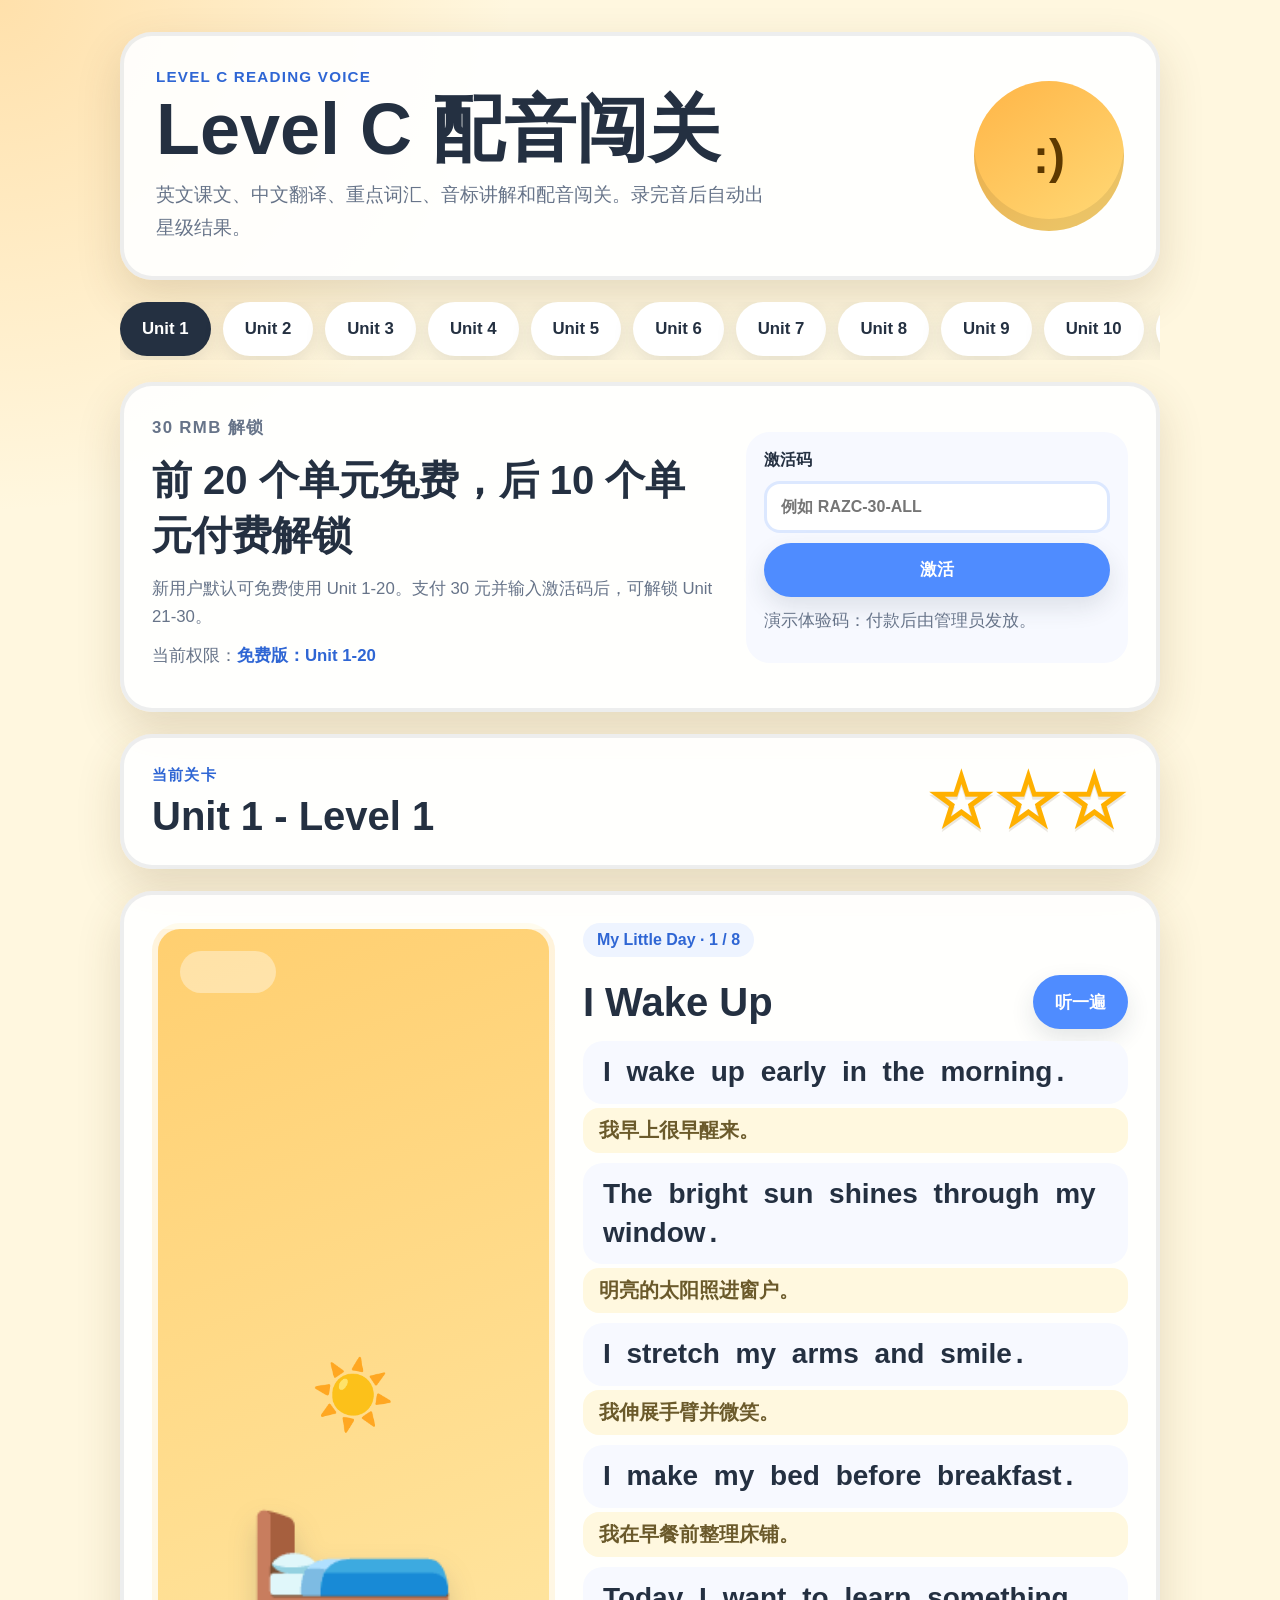
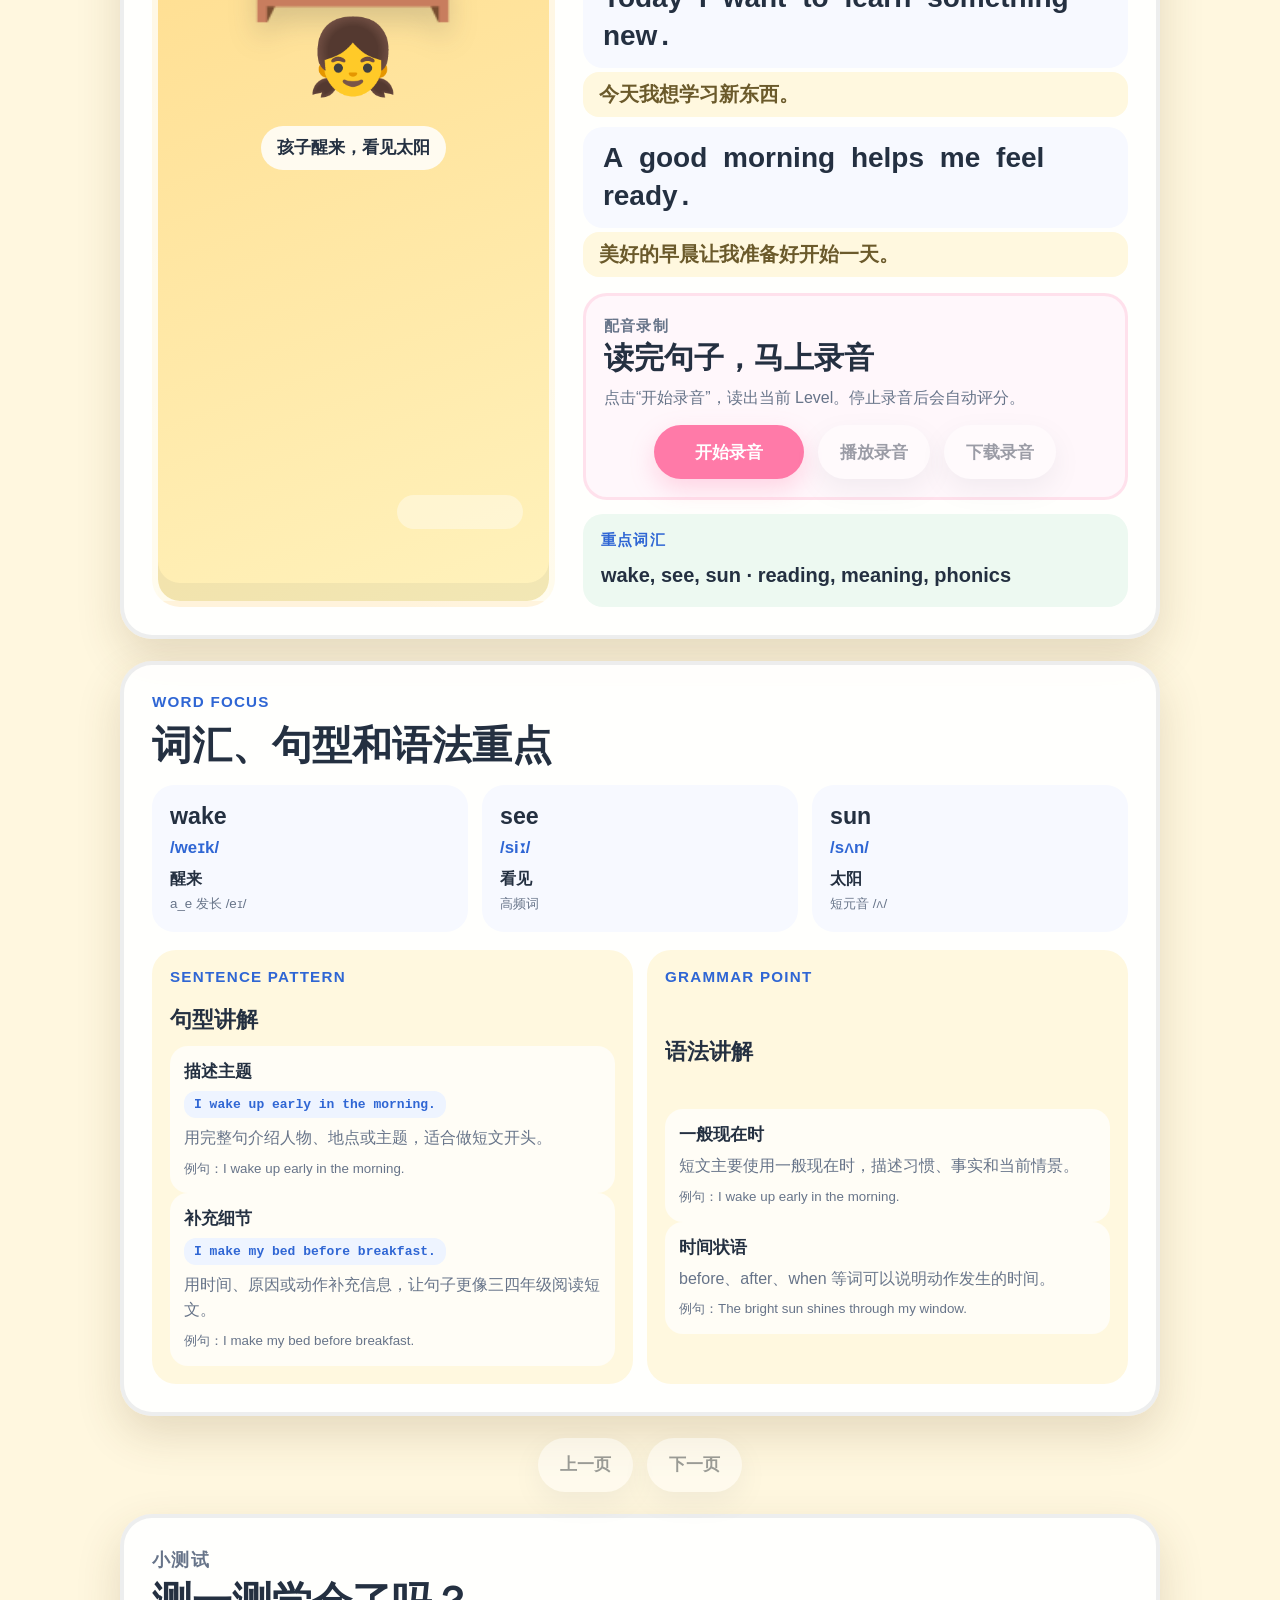
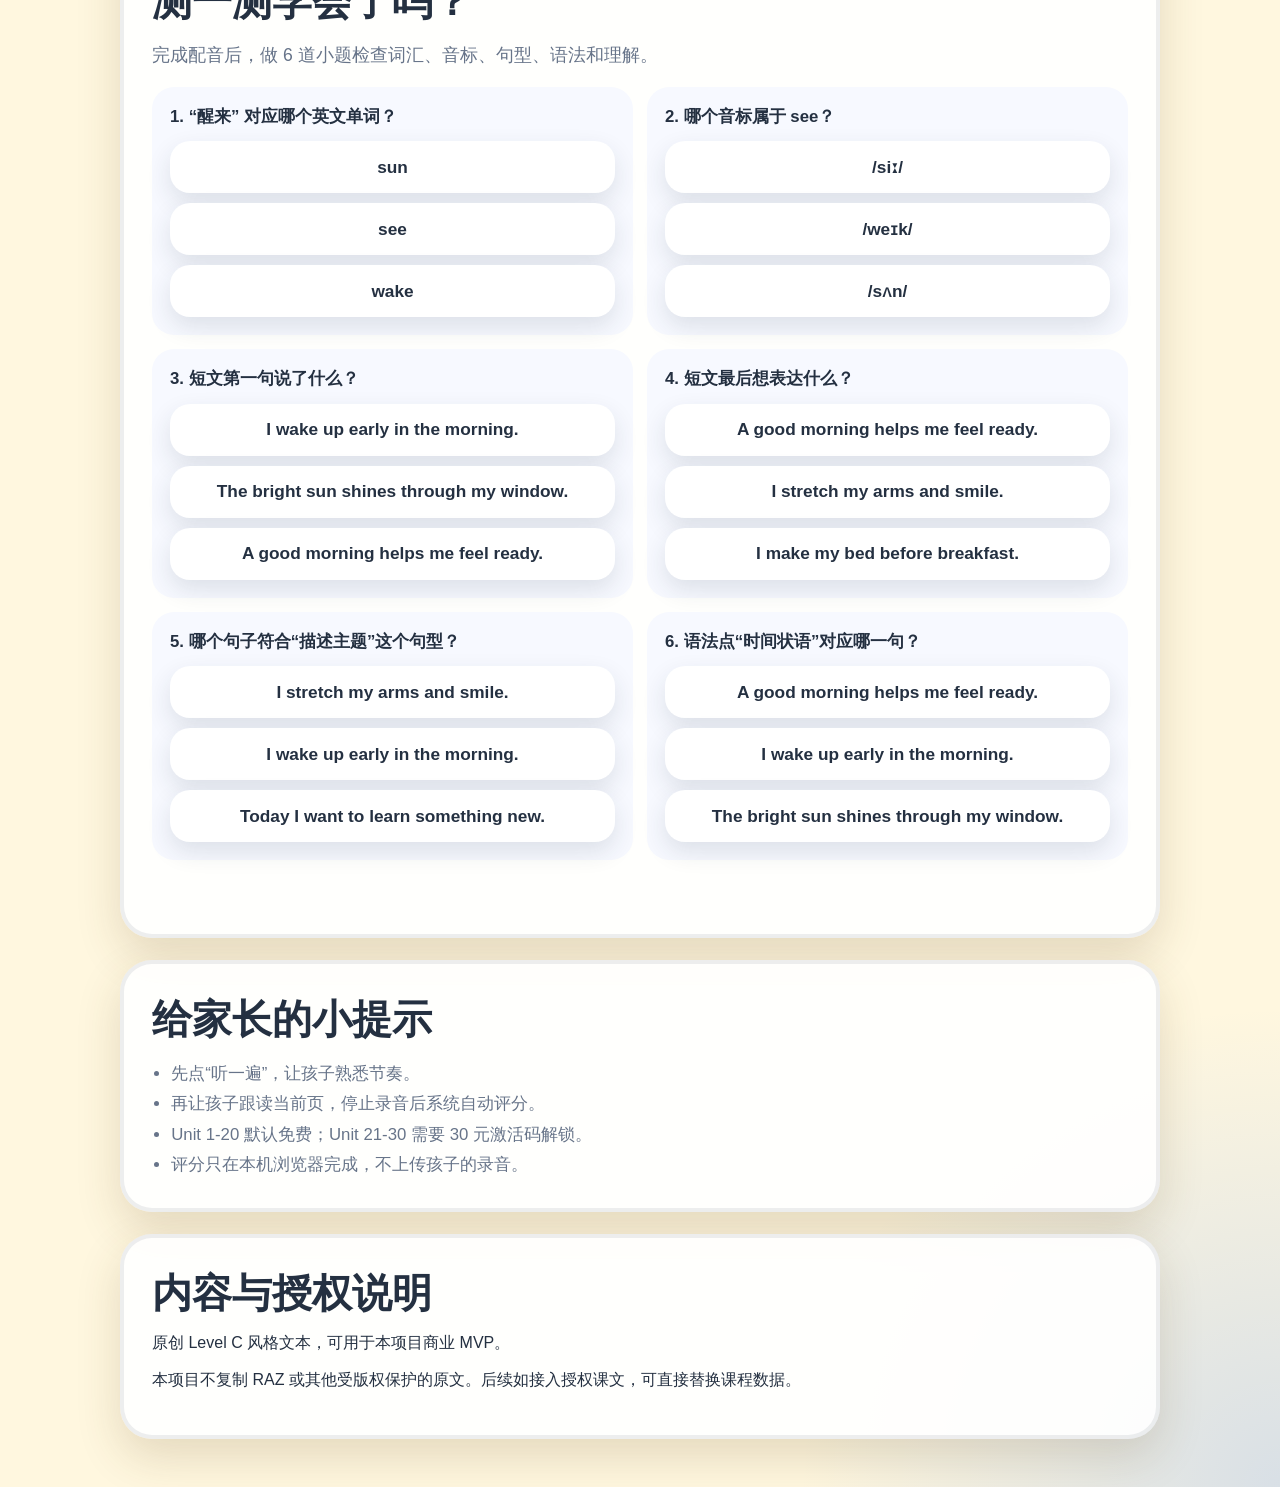
==== commit 39ef58d3: "Add sentence patterns and grammar practice Co-authored-by: Cursor <cursoragent@cursor.com>" ====
--- a/index.html
+++ b/index.html
@@ -115,9 +115,21 @@
       <section class="vocab-section" aria-labelledby="vocab-title">
         <div>
           <p class="eyebrow">Word Focus</p>
-          <h2 id="vocab-title">词汇、音标和重点</h2>
+          <h2 id="vocab-title">词汇、句型和语法重点</h2>
         </div>
         <div class="vocab-grid" id="vocabularyList"></div>
+        <div class="language-focus-grid">
+          <section class="language-focus-card">
+            <p class="eyebrow">Sentence Pattern</p>
+            <h3>句型讲解</h3>
+            <div id="patternList"></div>
+          </section>
+          <section class="language-focus-card">
+            <p class="eyebrow">Grammar Point</p>
+            <h3>语法讲解</h3>
+            <div id="grammarList"></div>
+          </section>
+        </div>
       </section>
 
       <section class="controls" aria-label="阅读控制">
@@ -129,7 +141,7 @@
         <div>
           <p class="eyebrow">小测试</p>
           <h2 id="quiz-title">测一测学会了吗？</h2>
-          <p id="quizQuestion">完成配音后，再做 4 道小题检测学习效果。</p>
+          <p id="quizQuestion">完成配音后，再做小题检测词汇、句型、语法和理解。</p>
         </div>
         <div class="quiz-options" id="quizOptions"></div>
         <p class="quiz-result" id="quizResult" aria-live="polite"></p>
--- a/styles.css
+++ b/styles.css
@@ -438,6 +438,57 @@
   gap: 14px;
 }
 
+.language-focus-grid {
+  display: grid;
+  grid-template-columns: repeat(2, minmax(0, 1fr));
+  gap: 14px;
+  margin-top: 18px;
+}
+
+.language-focus-card {
+  display: grid;
+  gap: 12px;
+  padding: 18px;
+  border-radius: 24px;
+  background: #fff8df;
+}
+
+.language-focus-card h3 {
+  margin: 0;
+  color: var(--ink);
+  font-size: 1.35rem;
+}
+
+.language-item {
+  display: grid;
+  gap: 8px;
+  padding: 14px;
+  border-radius: 18px;
+  background: rgba(255, 255, 255, 0.72);
+}
+
+.language-item strong {
+  color: var(--ink);
+  font-size: 1.05rem;
+}
+
+.language-item code {
+  width: fit-content;
+  padding: 6px 10px;
+  border-radius: 12px;
+  background: #eef4ff;
+  color: var(--blue-dark);
+  font-weight: 900;
+  white-space: normal;
+}
+
+.language-item p,
+.language-item small {
+  margin: 0;
+  color: var(--muted);
+  line-height: 1.55;
+}
+
 .vocab-card {
   padding: 18px;
   border-radius: 22px;
@@ -740,6 +791,10 @@
     grid-template-columns: 1fr;
   }
 
+  .language-focus-grid {
+    grid-template-columns: 1fr;
+  }
+
   .reader-title-row {
     align-items: stretch;
     flex-direction: column;
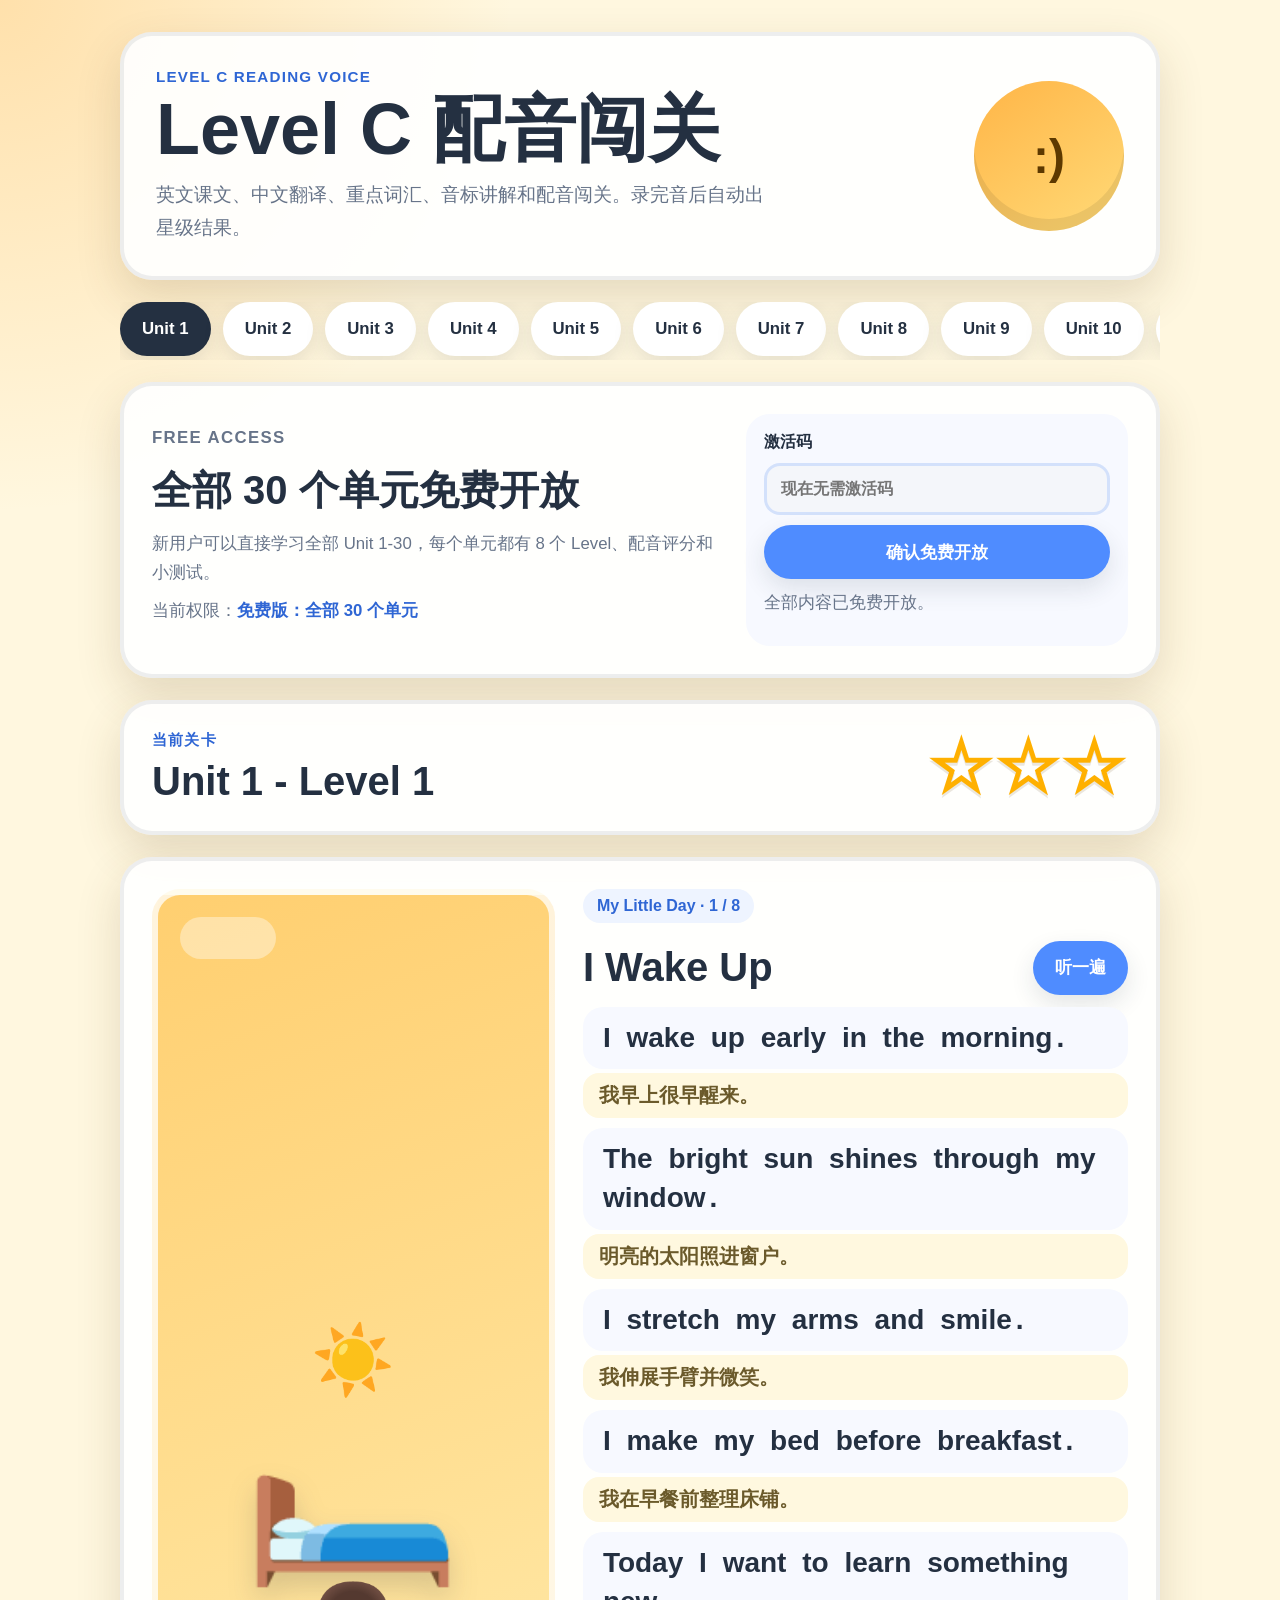
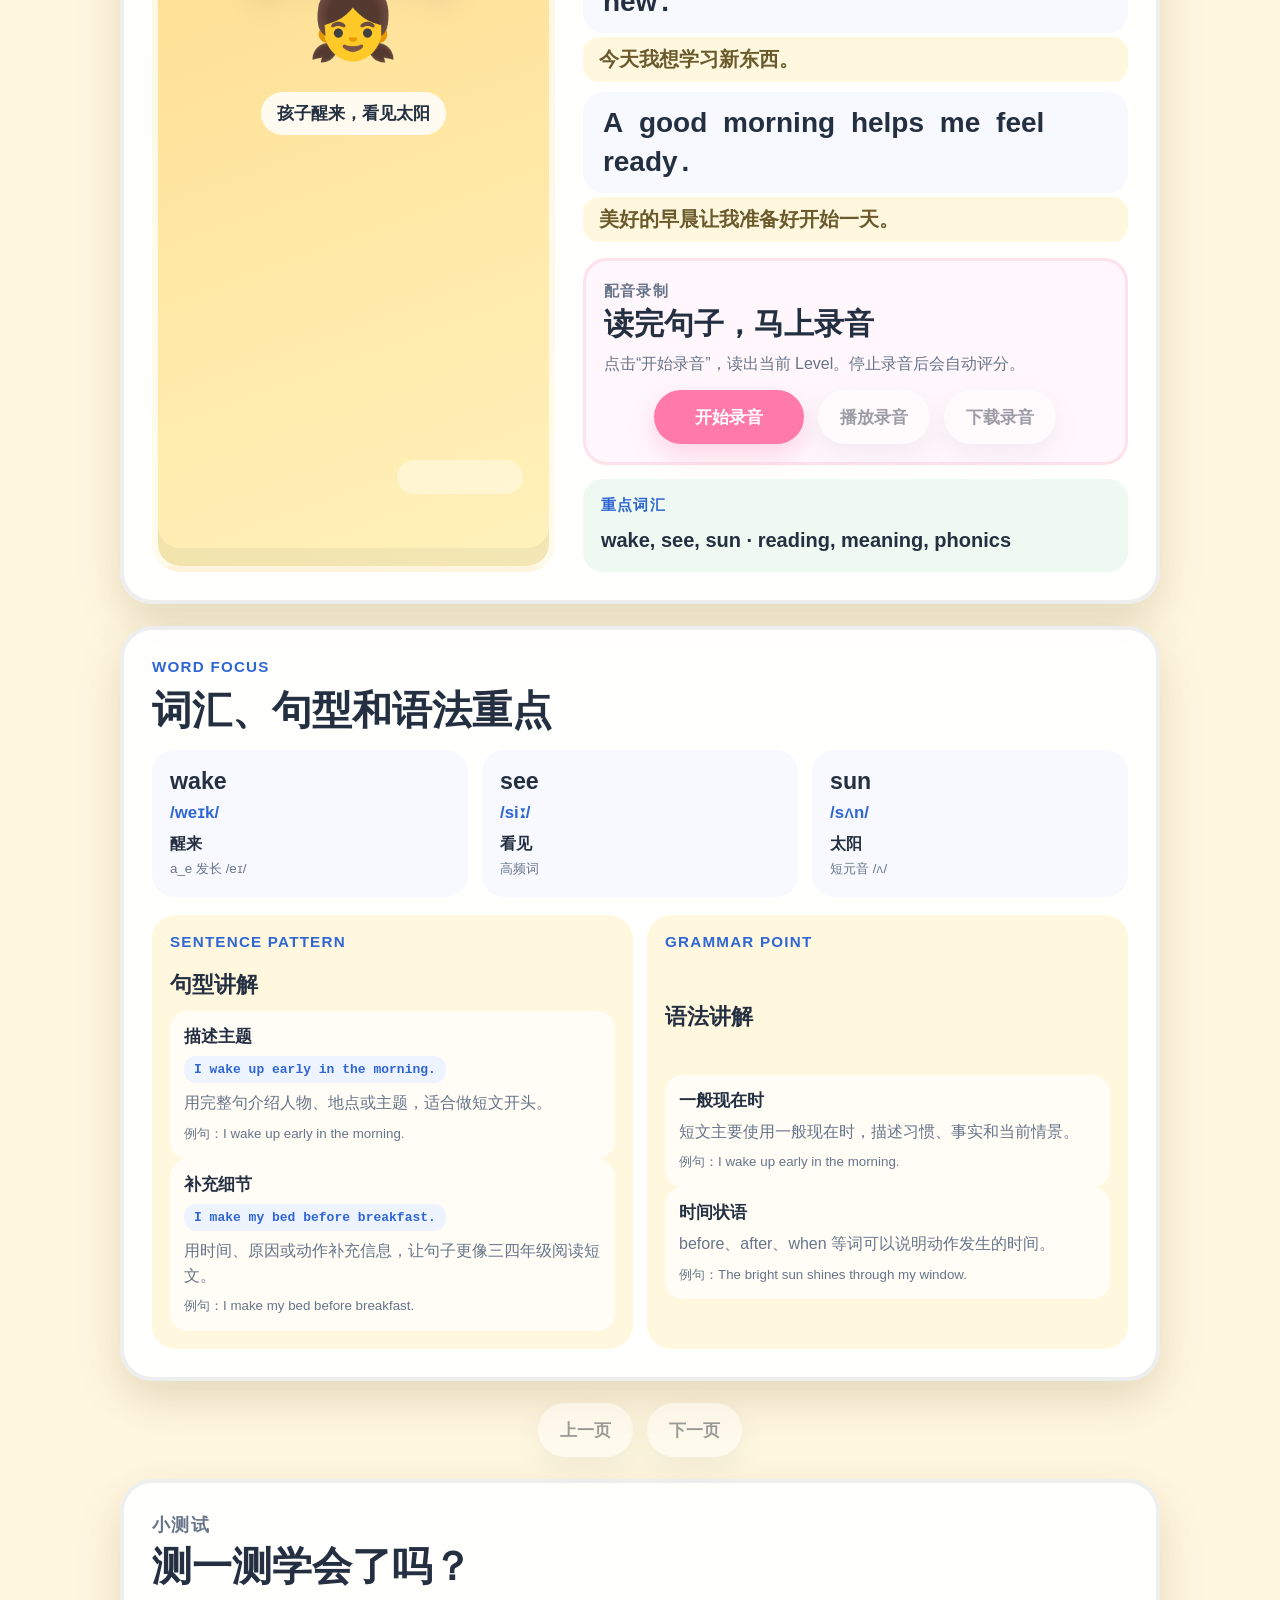
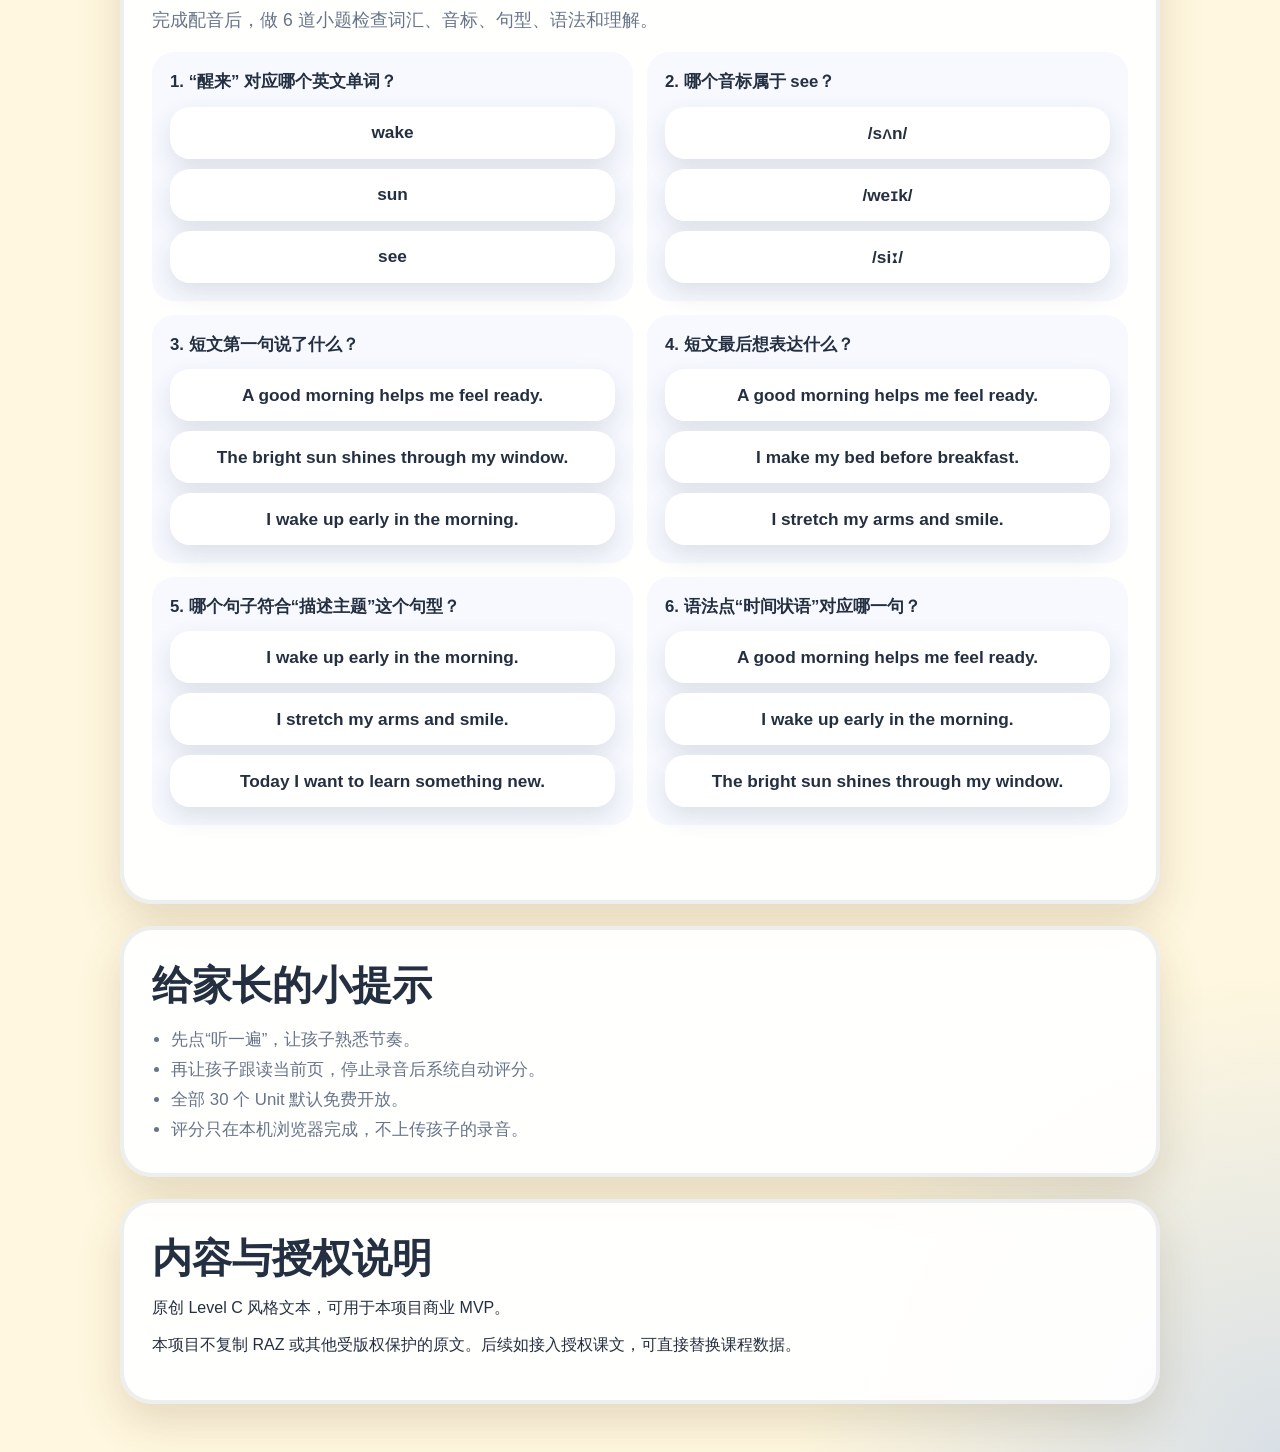
==== commit 43eb6026: "Make all units free Co-authored-by: Cursor <cursoragent@cursor.com>" ====
--- a/index.html
+++ b/index.html
@@ -29,18 +29,18 @@
 
       <section class="pay-card" aria-labelledby="pay-title">
         <div>
-          <p class="eyebrow">30 RMB 解锁</p>
-          <h2 id="pay-title">前 20 个单元免费，后 10 个单元付费解锁</h2>
+          <p class="eyebrow">Free Access</p>
+          <h2 id="pay-title">全部 30 个单元免费开放</h2>
           <p>
-            新用户默认可免费使用 Unit 1-20。支付 30 元并输入激活码后，可解锁 Unit 21-30。
+            新用户可以直接学习全部 Unit 1-30，每个单元都有 8 个 Level、配音评分和小测试。
           </p>
-          <p class="access-line">当前权限：<strong id="accessBadge">免费版：Unit 1-20</strong></p>
+          <p class="access-line">当前权限：<strong id="accessBadge">免费版：全部 30 个单元</strong></p>
         </div>
         <div class="activation-box">
           <label for="activationCode">激活码</label>
-          <input id="activationCode" type="text" inputmode="latin" placeholder="例如 RAZC-30-ALL" />
-          <button class="control-button primary" id="activateButton" type="button">激活</button>
-          <p class="activation-message" id="activationMessage">演示体验码：付款后由管理员发放。</p>
+          <input id="activationCode" type="text" inputmode="latin" placeholder="现在无需激活码" disabled />
+          <button class="control-button primary" id="activateButton" type="button">确认免费开放</button>
+          <p class="activation-message" id="activationMessage">全部内容已免费开放。</p>
         </div>
       </section>
 
@@ -102,7 +102,7 @@
               <p id="scoreText">录音后自动评分。</p>
               <small id="scoreDetails"></small>
             </div>
-            <p class="paywall-notice" id="paywallNotice" hidden>Unit 1-20 免费开放，Unit 21-30 需输入激活码解锁。</p>
+            <p class="paywall-notice" id="paywallNotice" hidden>全部 30 个单元已免费开放。</p>
             <audio id="audioPlayback" controls hidden></audio>
           </div>
           <div class="focus-card">
@@ -152,7 +152,7 @@
         <ul>
           <li>先点“听一遍”，让孩子熟悉节奏。</li>
           <li>再让孩子跟读当前页，停止录音后系统自动评分。</li>
-          <li>Unit 1-20 默认免费；Unit 21-30 需要 30 元激活码解锁。</li>
+          <li>全部 30 个 Unit 默认免费开放。</li>
           <li>评分只在本机浏览器完成，不上传孩子的录音。</li>
         </ul>
       </section>
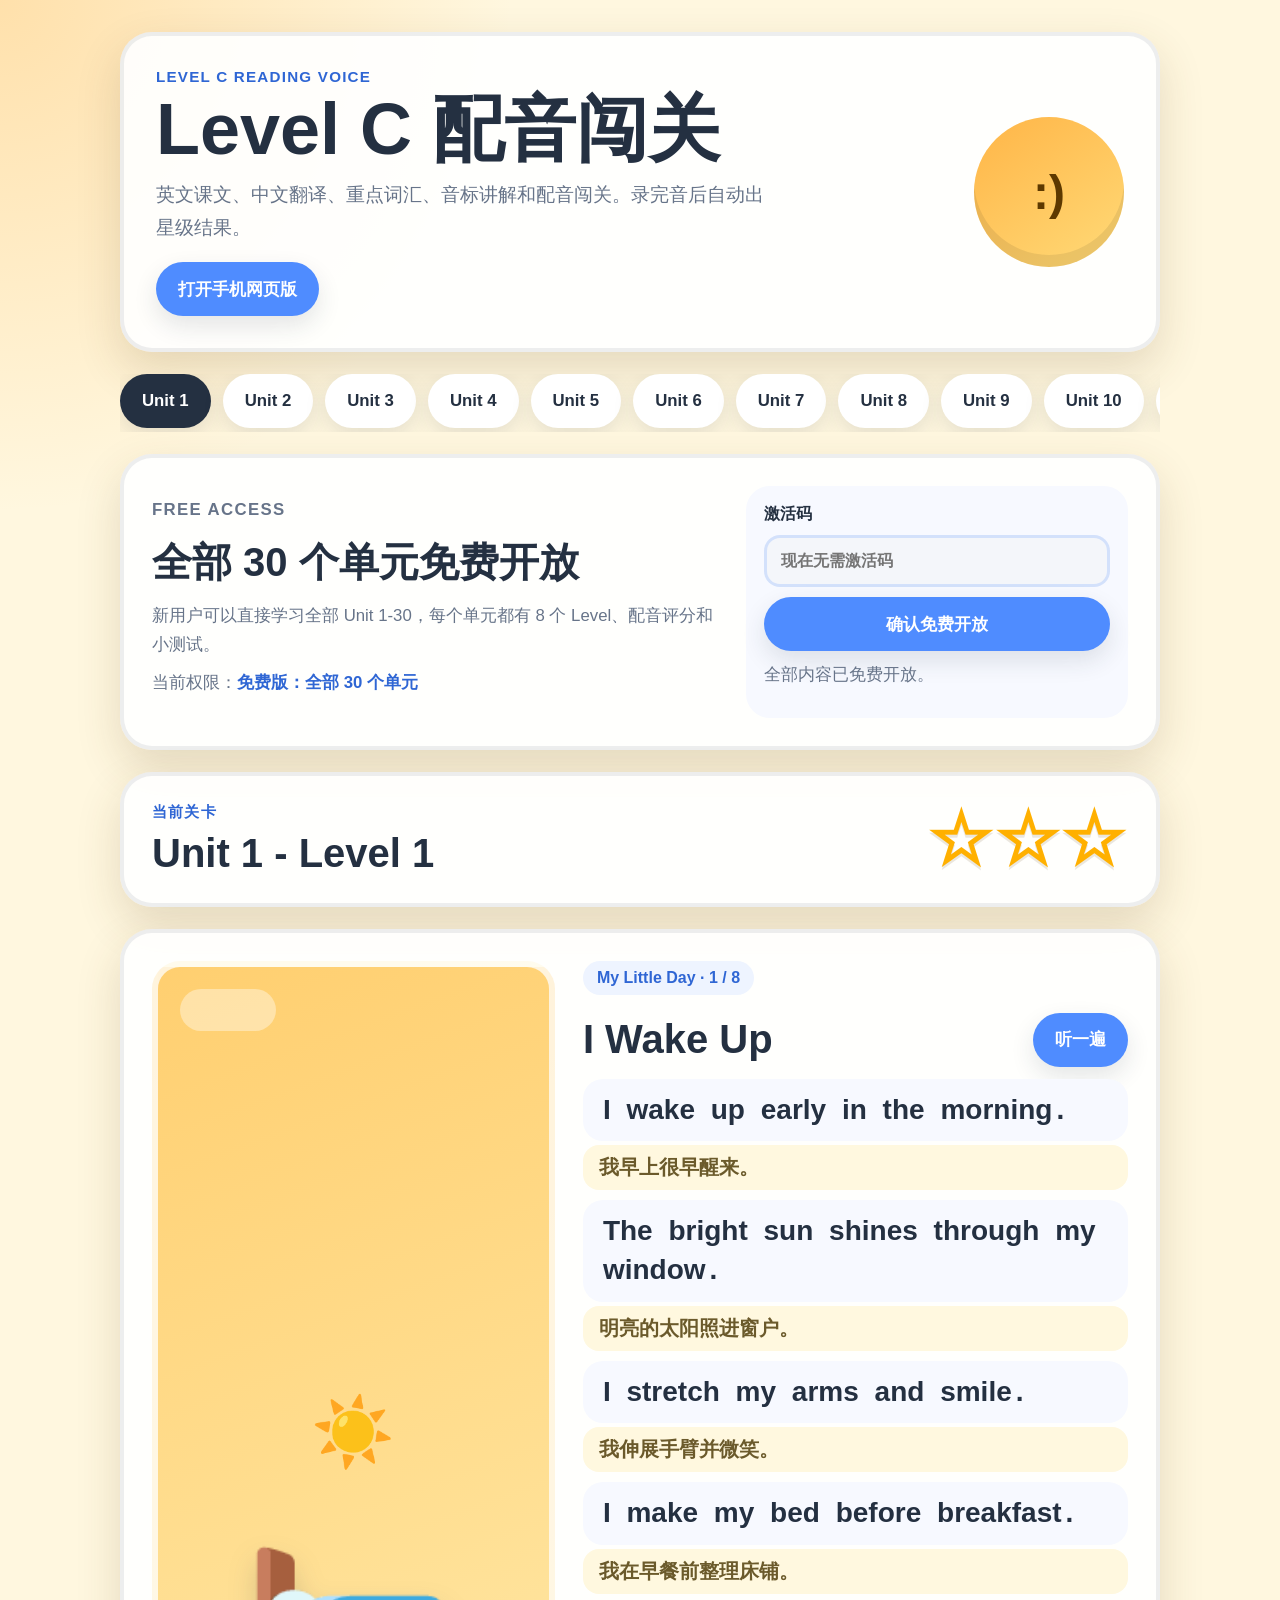
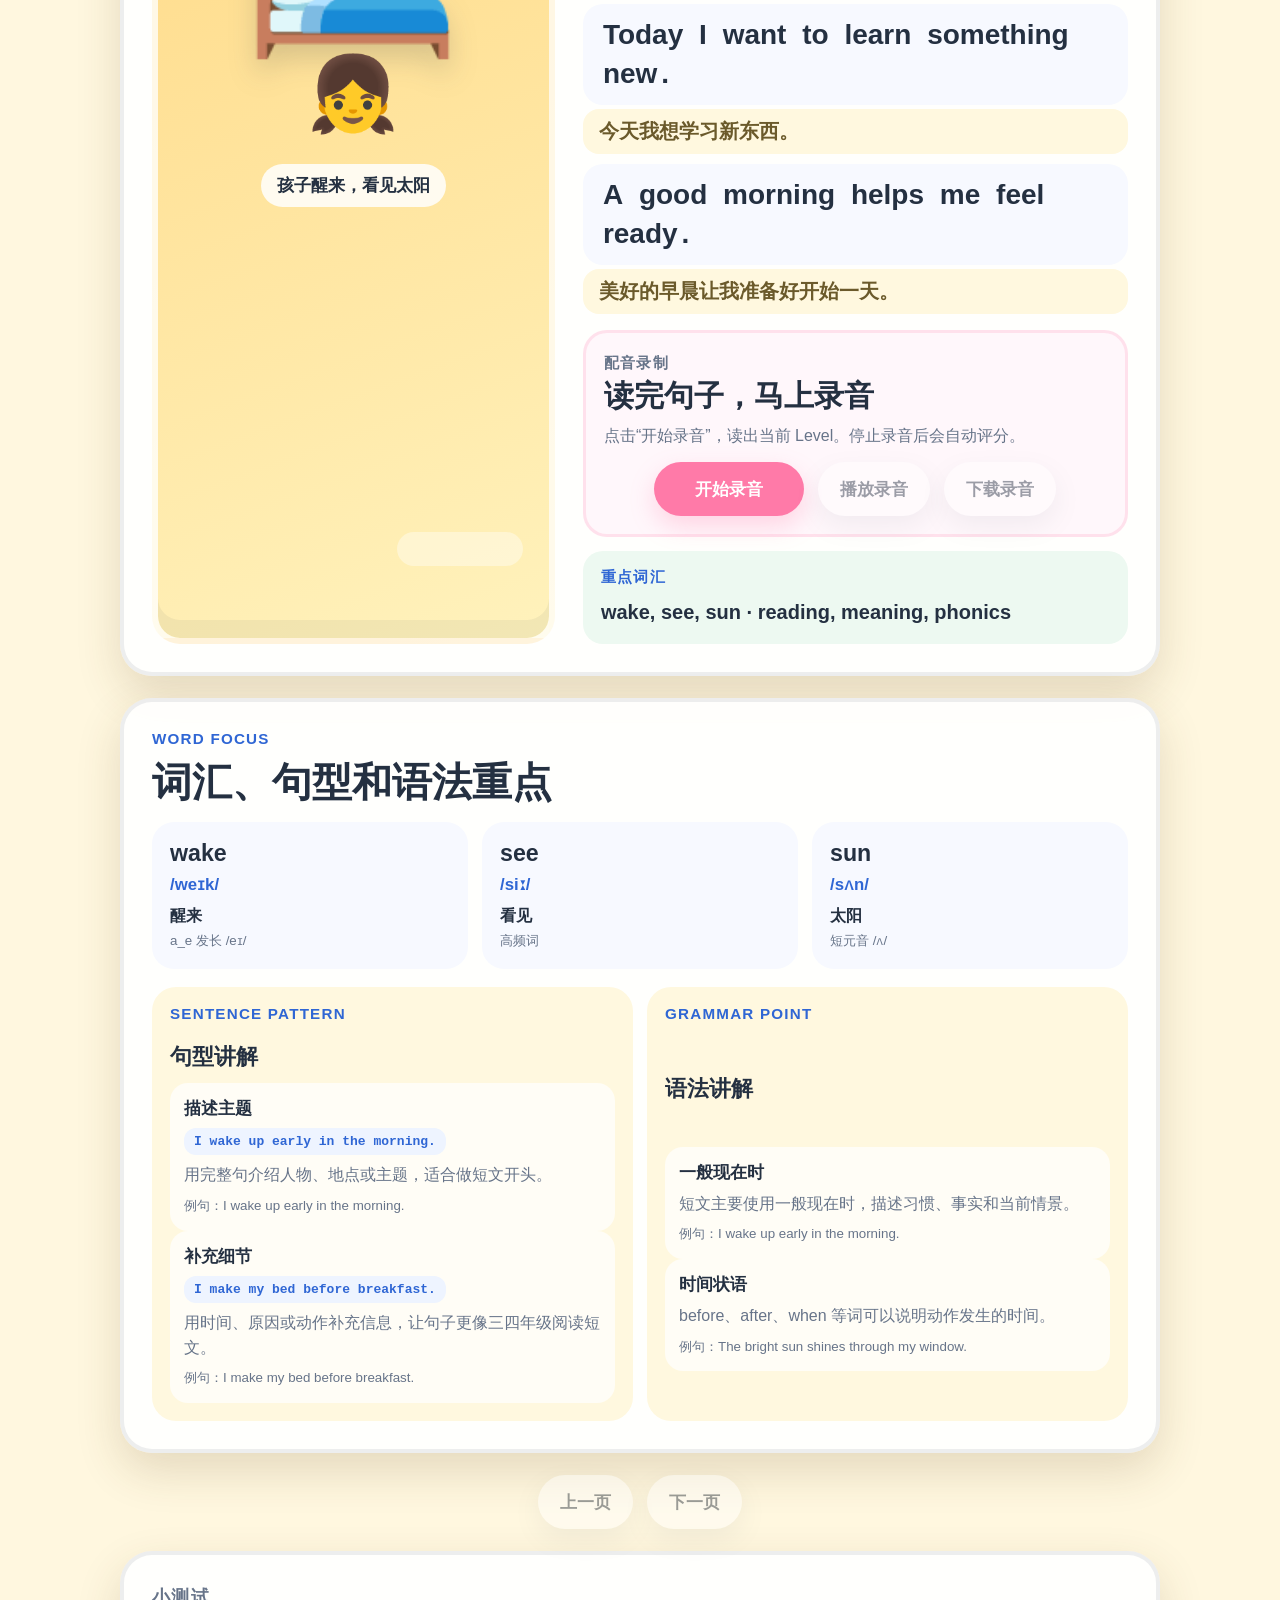
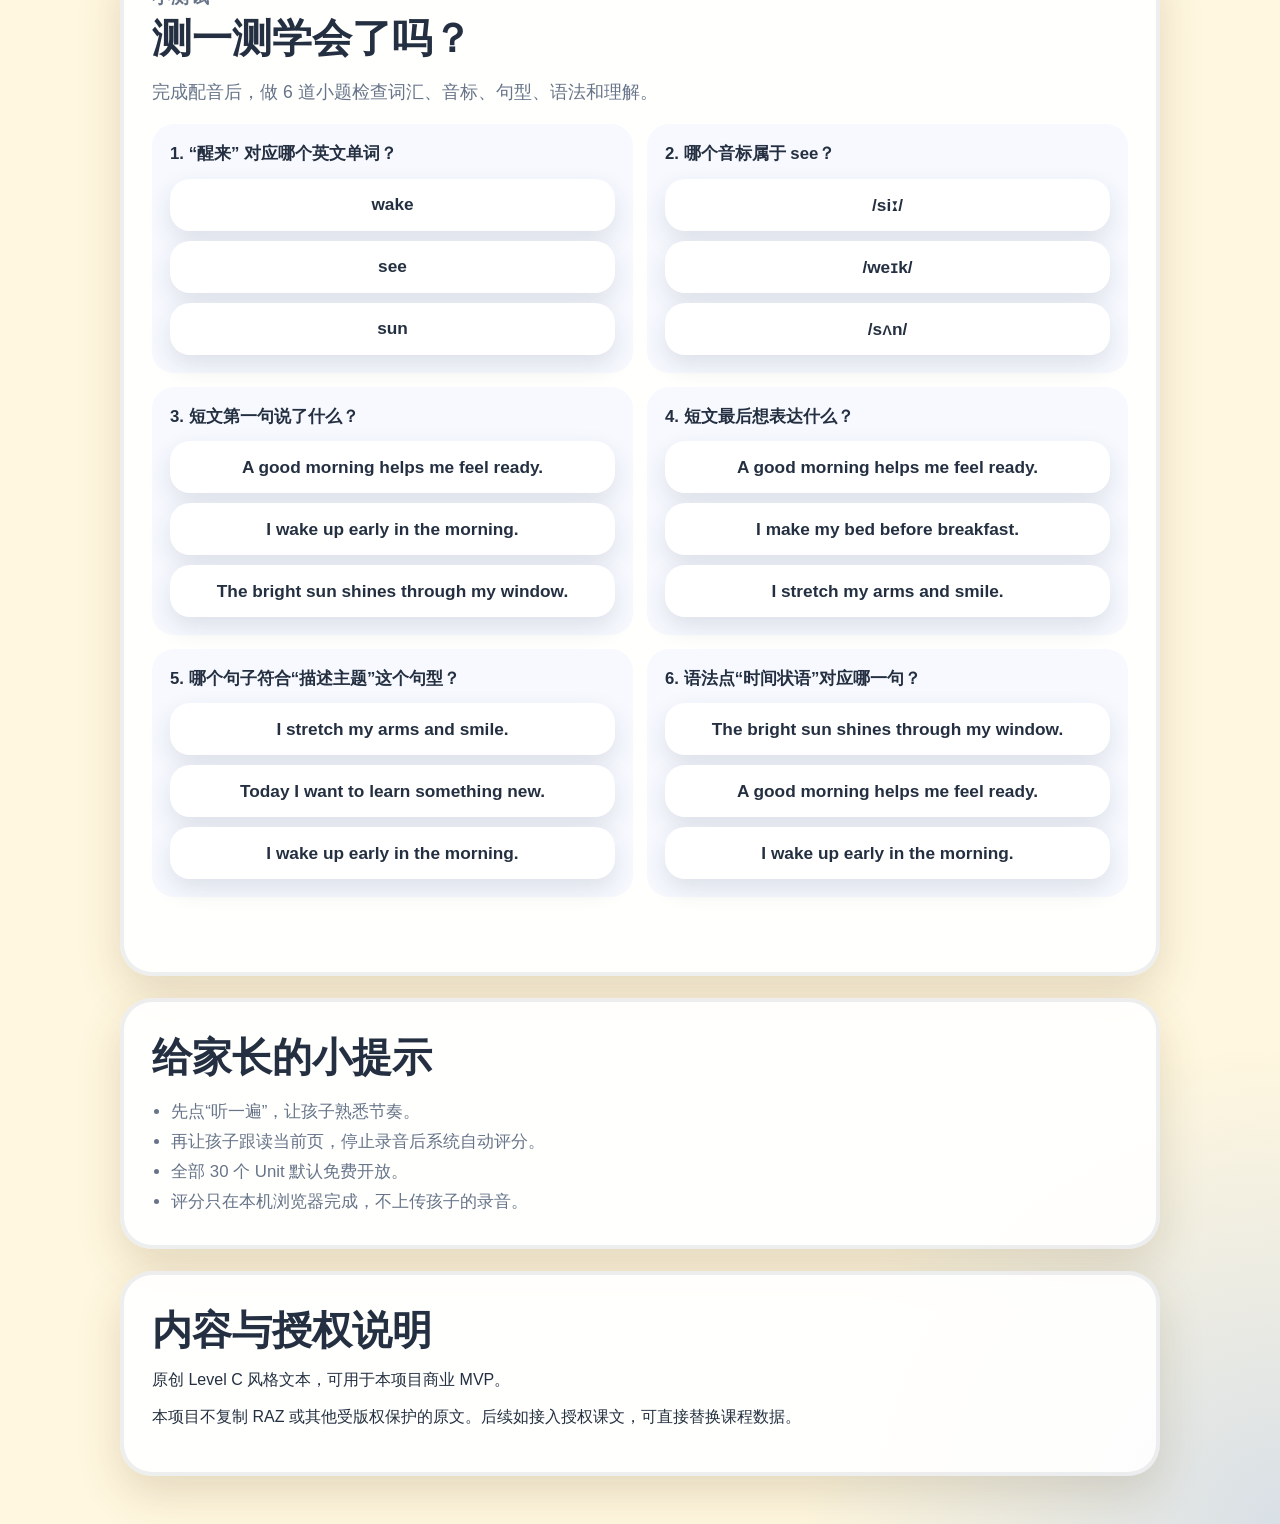
==== commit 191ed523: "Add mobile web version Co-authored-by: Cursor <cursoragent@cursor.com>" ====
--- a/index.html
+++ b/index.html
@@ -15,6 +15,7 @@
           <p class="hero-text">
             英文课文、中文翻译、重点词汇、音标讲解和配音闯关。录完音后自动出星级结果。
           </p>
+          <a class="control-button primary mobile-entry" href="mobile.html">打开手机网页版</a>
         </div>
         <div class="mascot" aria-hidden="true">
           <span class="mascot-face">:)</span>
--- a/styles.css
+++ b/styles.css
@@ -94,6 +94,11 @@
   line-height: 1.7;
 }
 
+.mobile-entry {
+  width: fit-content;
+  margin-top: 18px;
+}
+
 .mascot {
   display: grid;
   flex: 0 0 150px;
